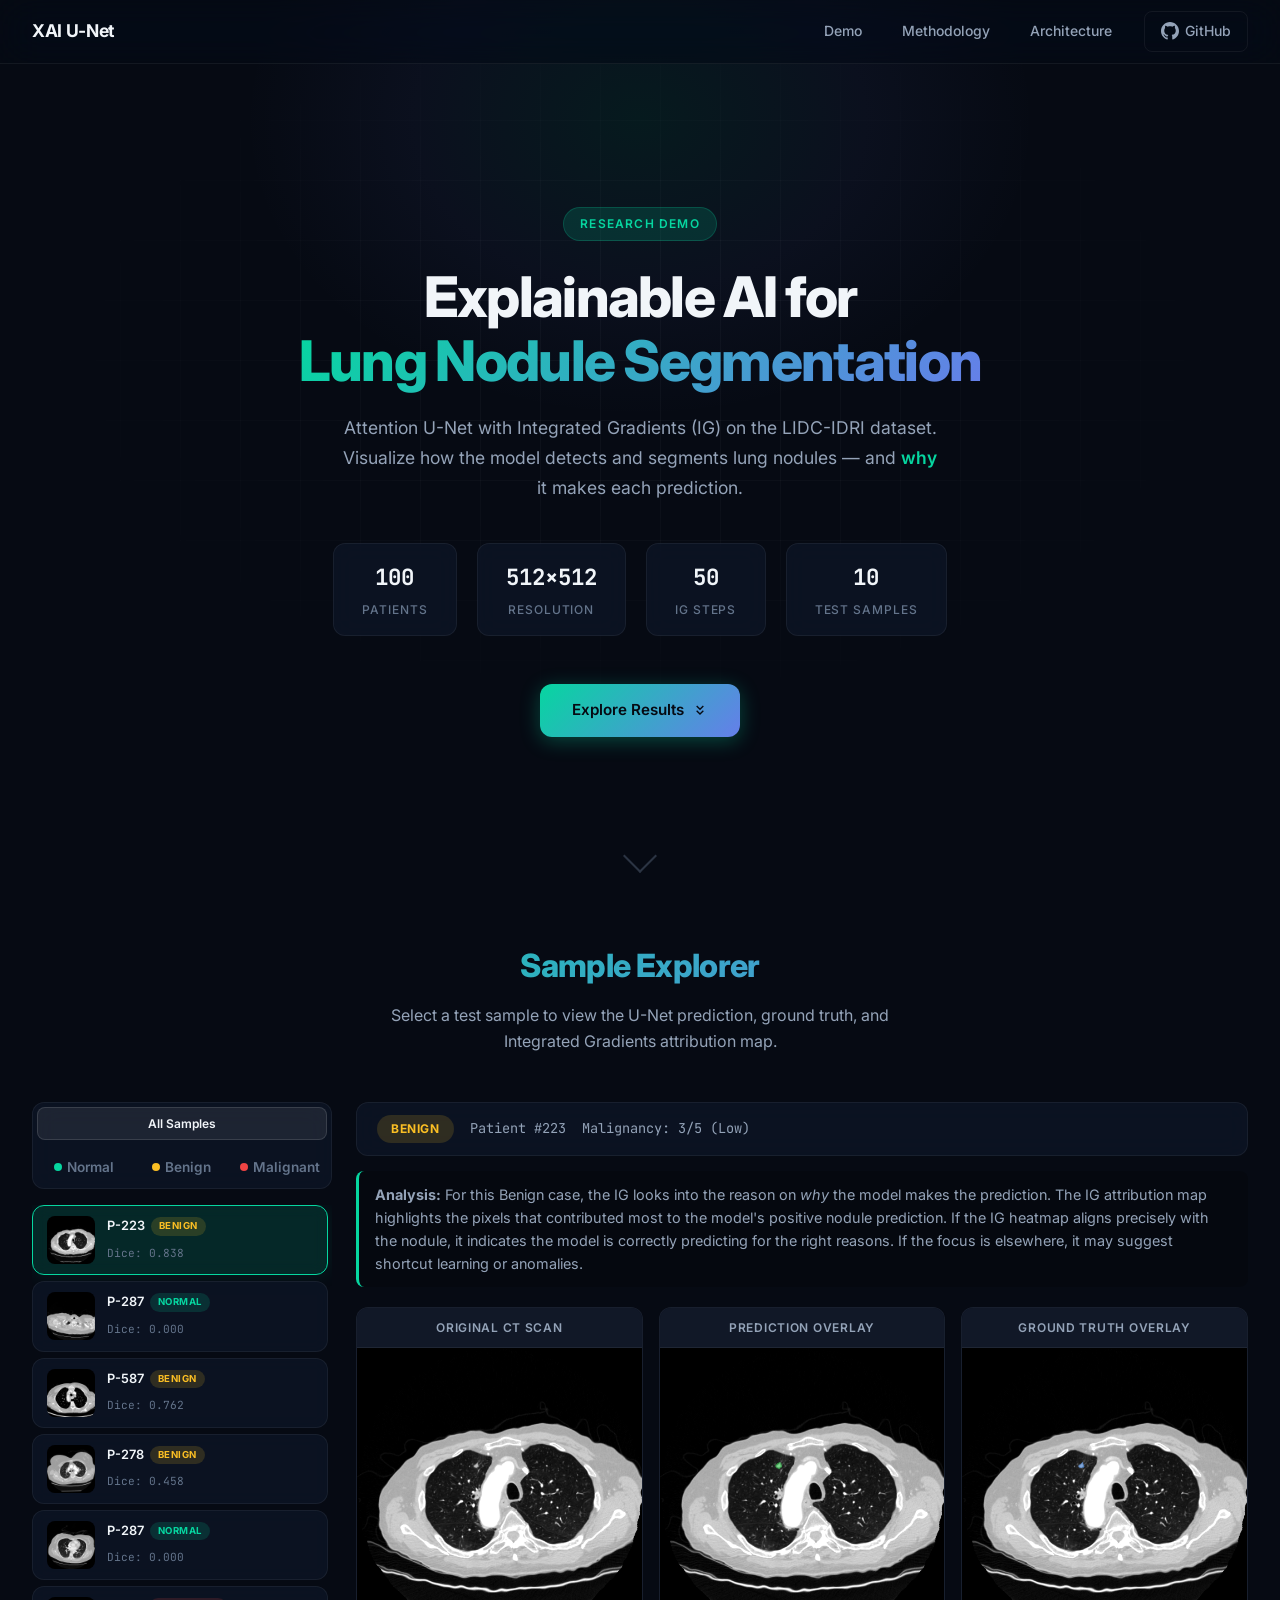
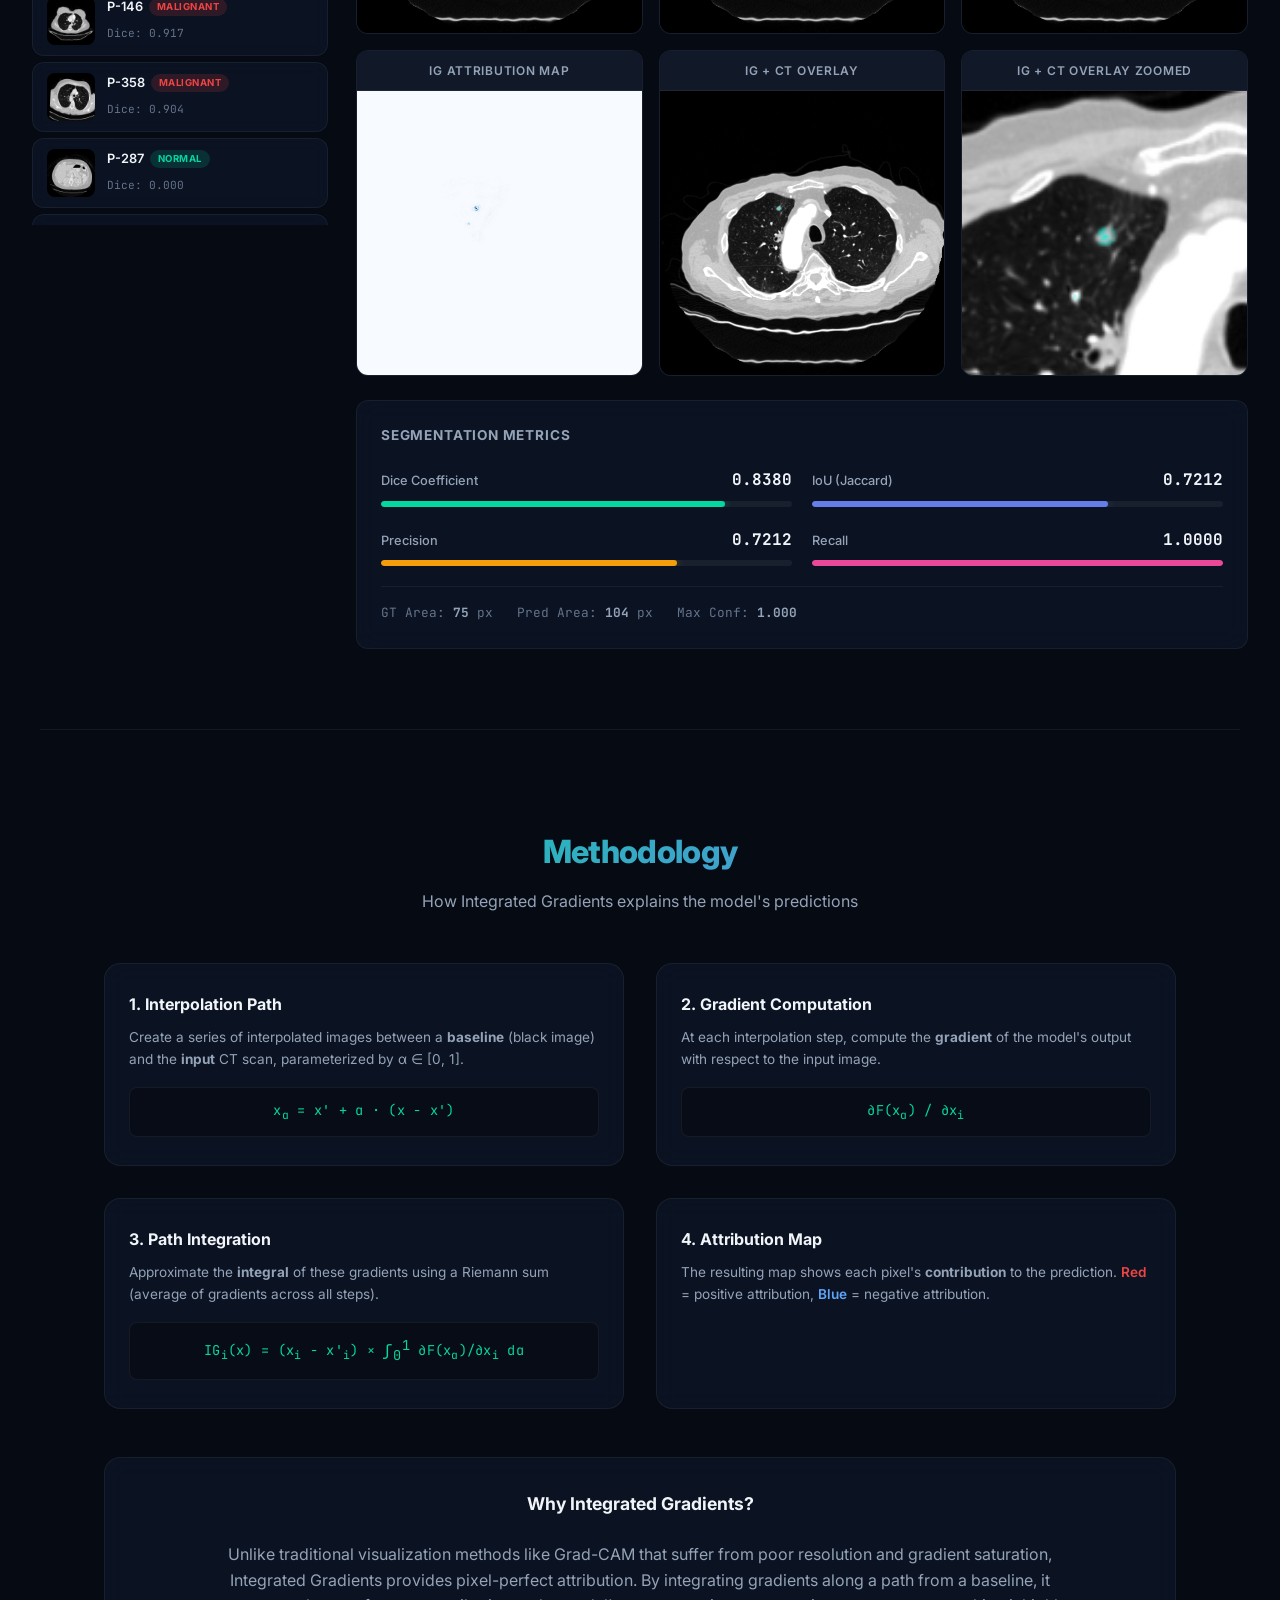
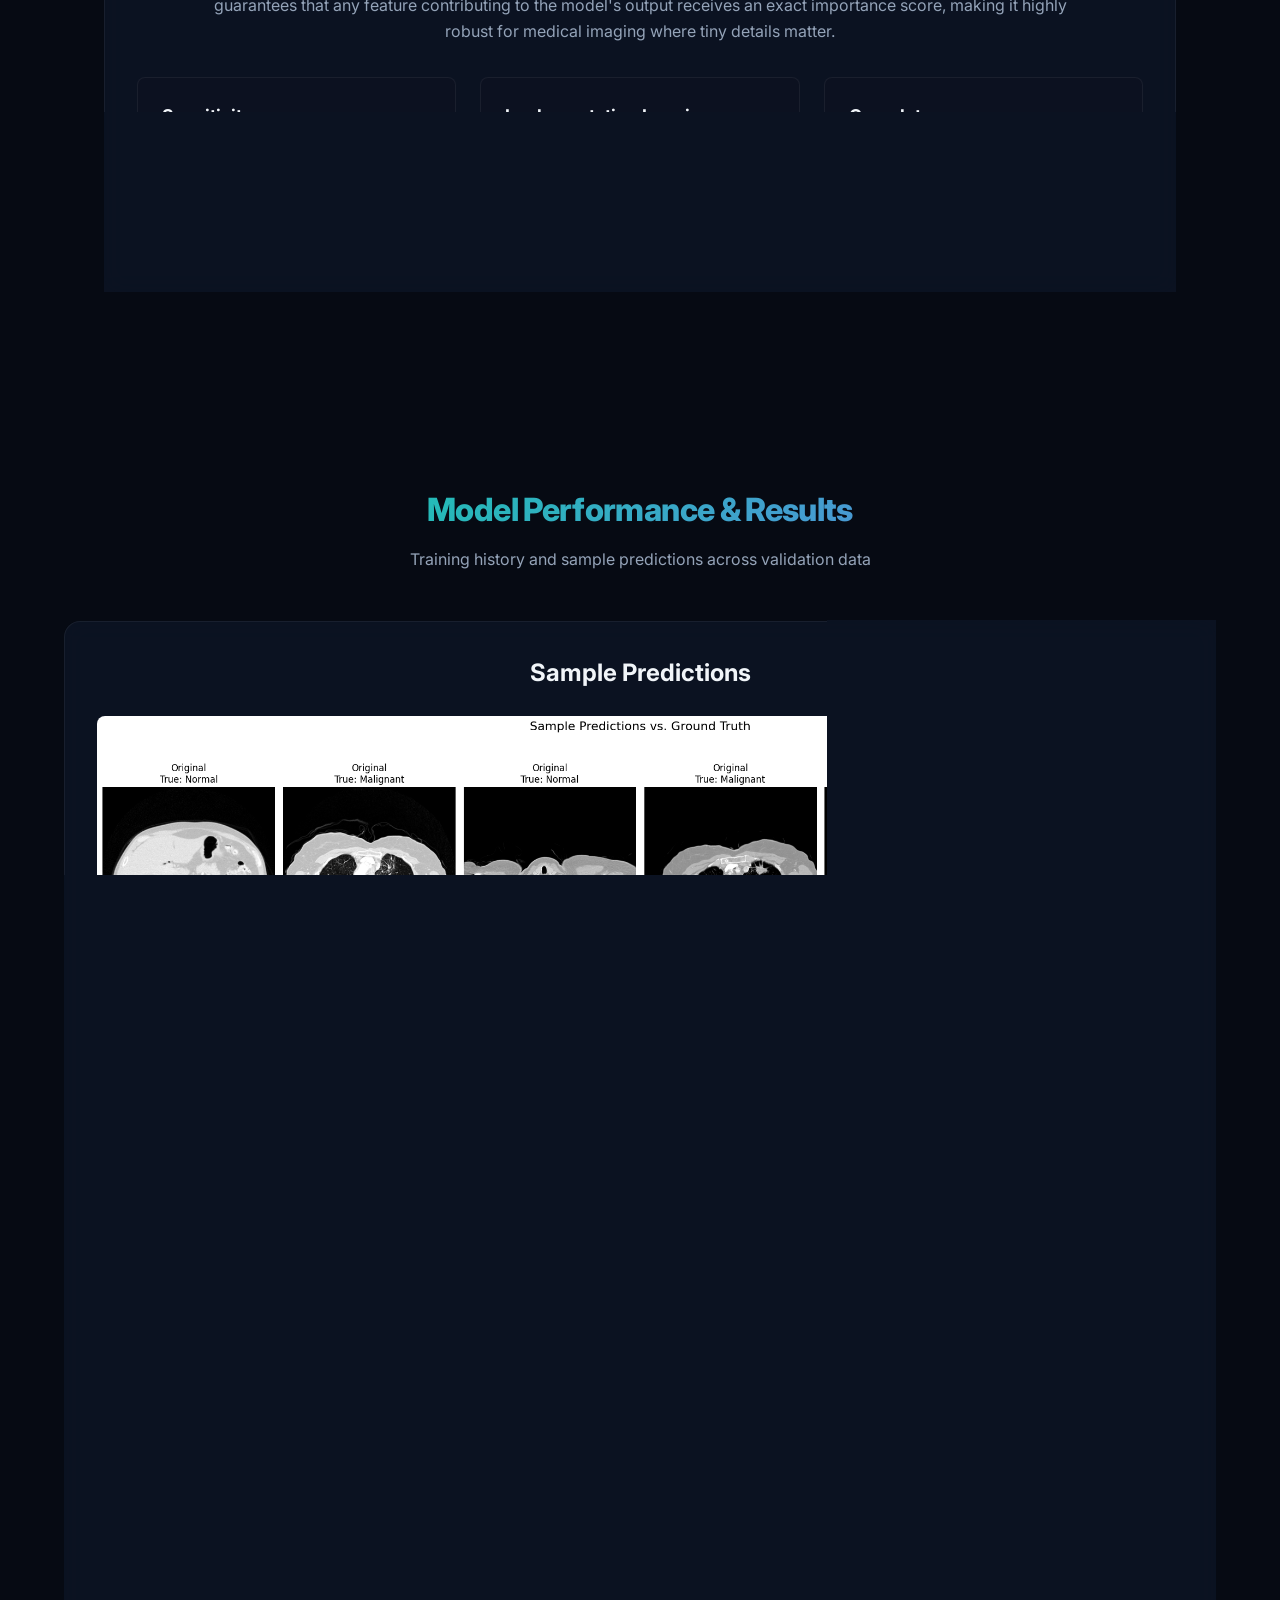
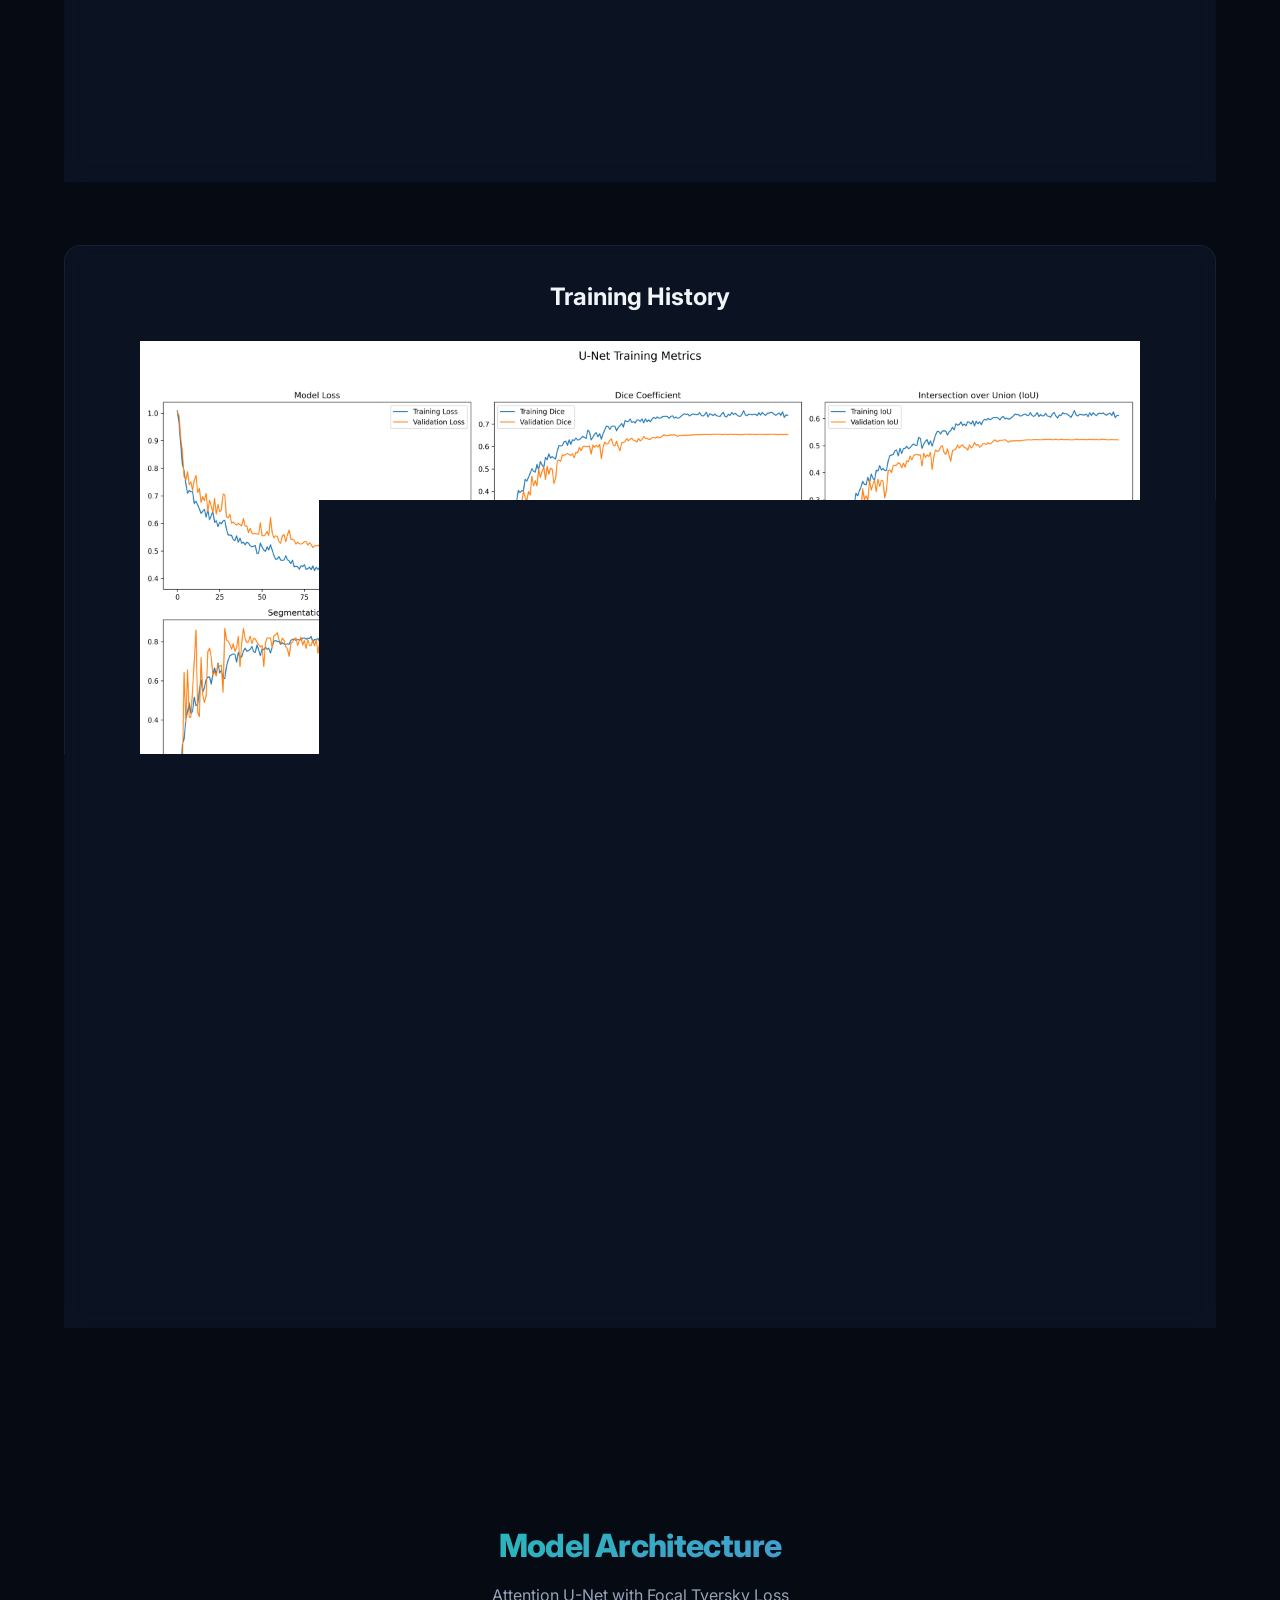
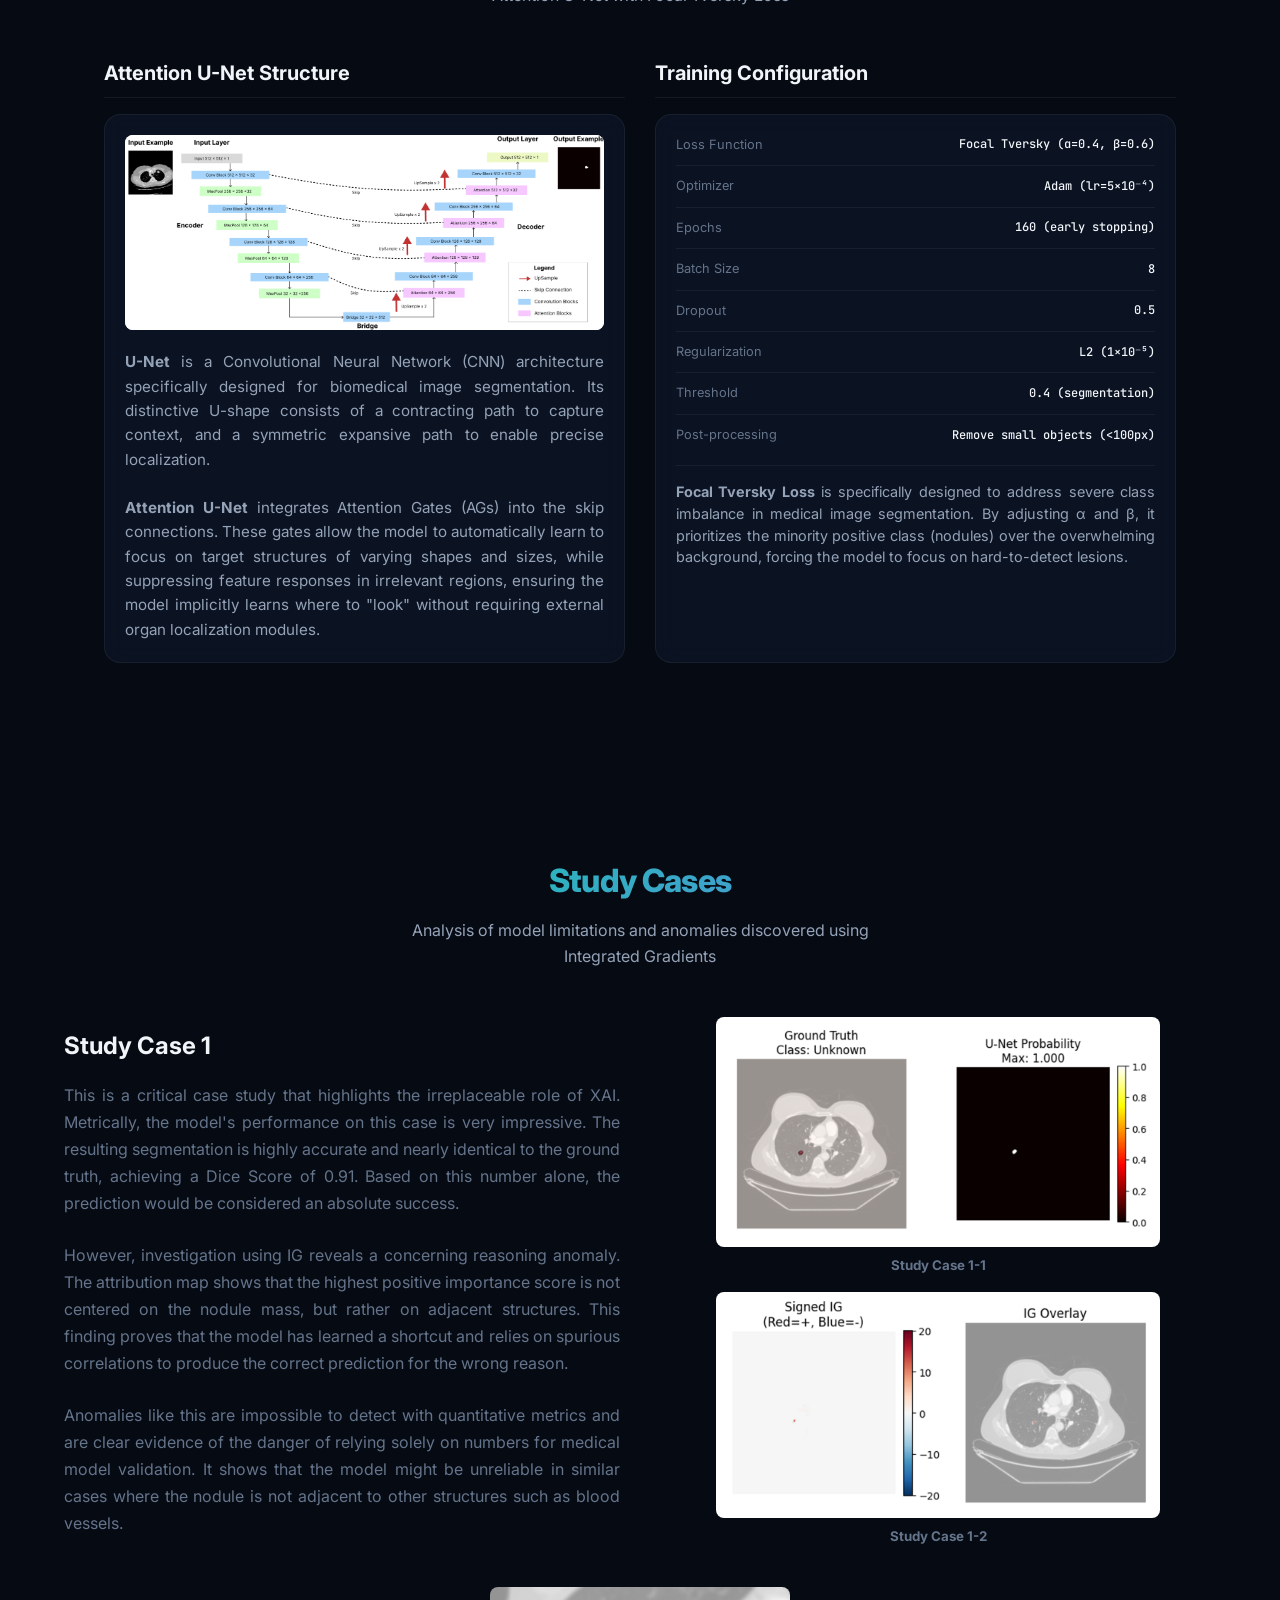
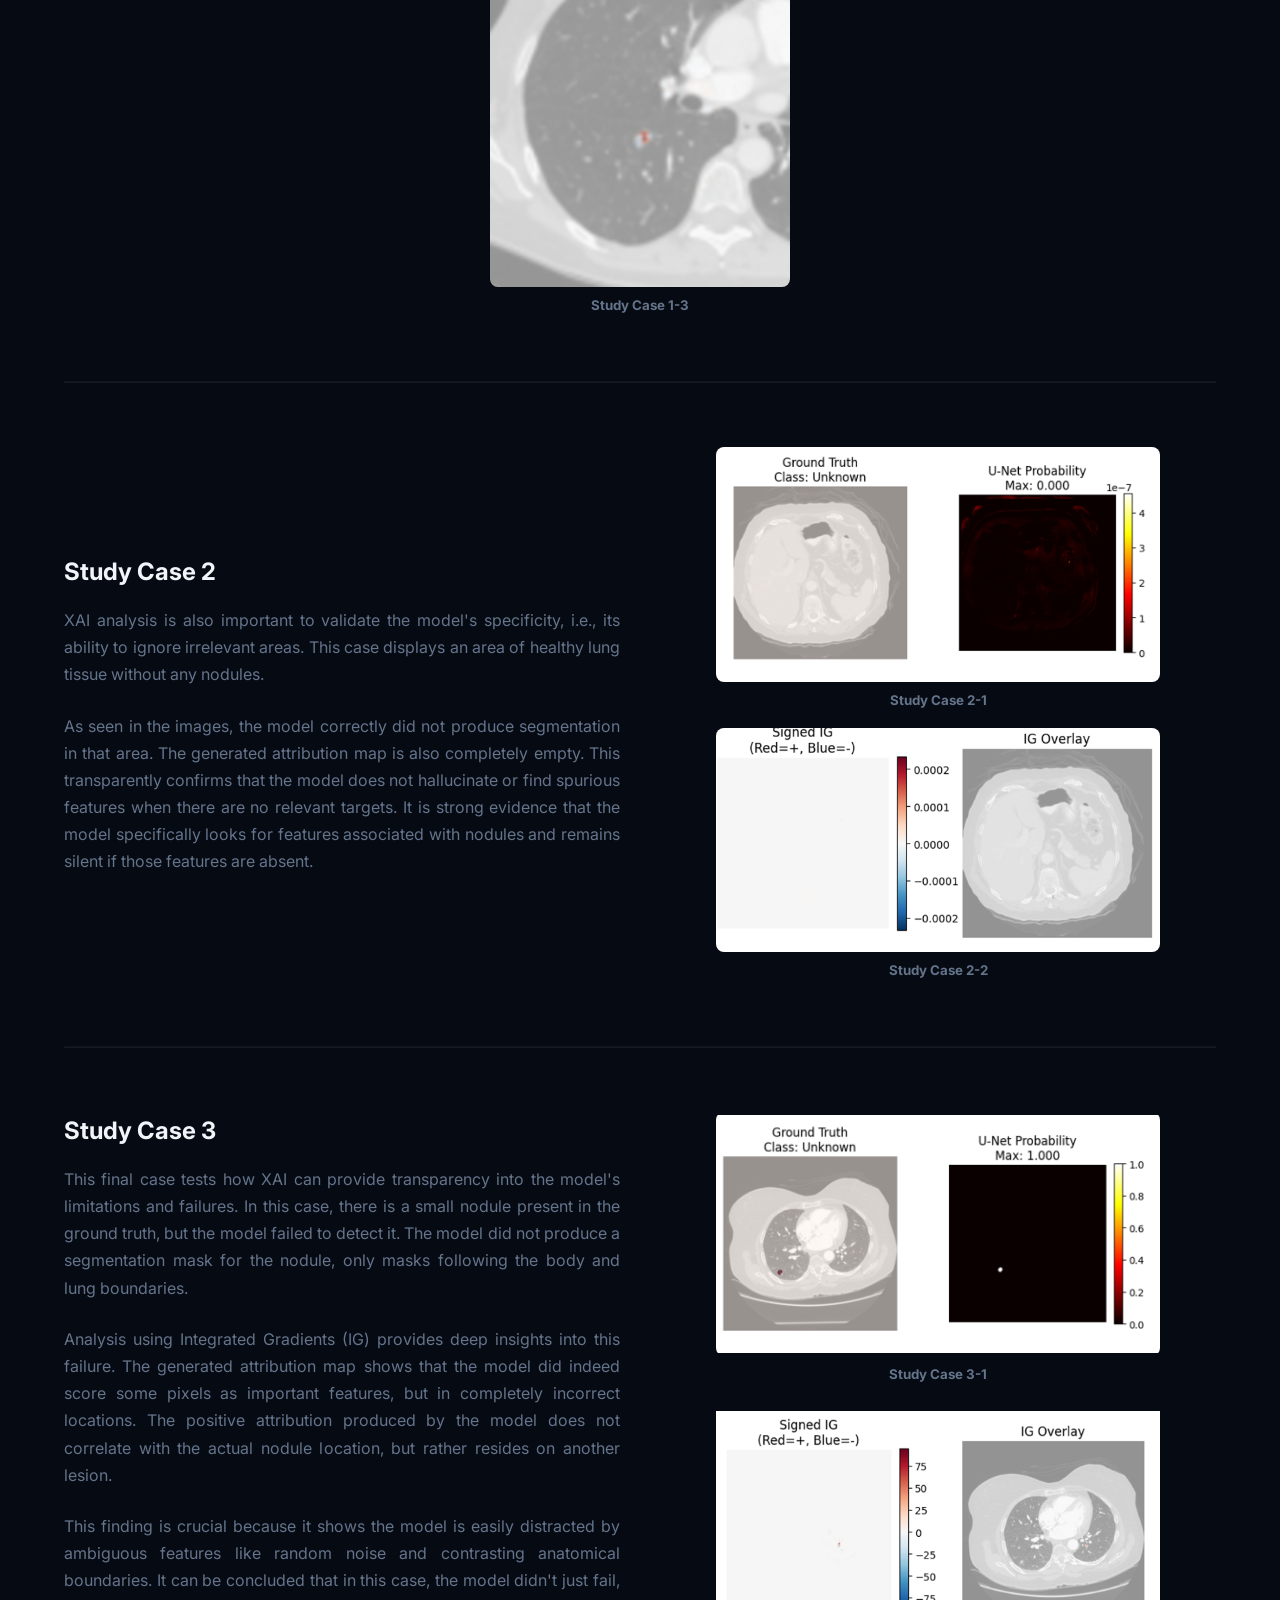
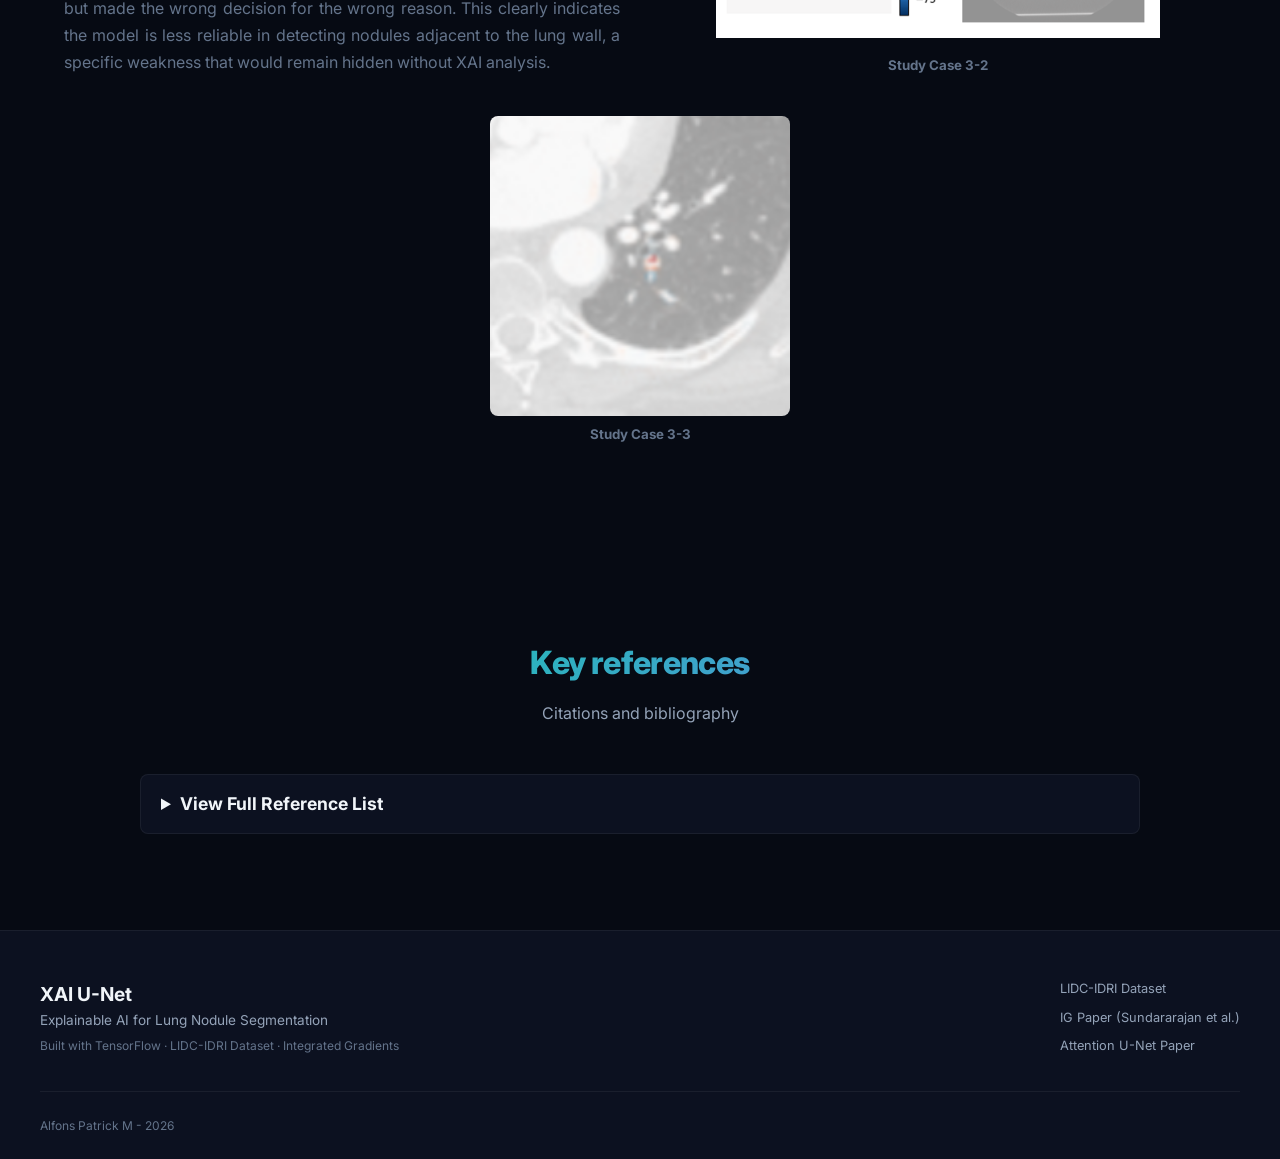
==== demo/index.html @ b4436d70 "adding demo for project and update README.md" ====
<!DOCTYPE html>
<html lang="en">
<head>
    <meta charset="UTF-8">
    <meta name="viewport" content="width=device-width, initial-scale=1.0">
    <title>XAI U-Net — Explainable Lung Nodule Segmentation</title>
    <meta name="description" content="Interactive demo of Attention U-Net with Integrated Gradients for explainable lung nodule segmentation on LIDC-IDRI CT scans.">
    <meta name="author" content="XAI U-Net Research">
    <meta name="keywords" content="XAI, U-Net, Explainable AI, Lung Nodule, Segmentation, Integrated Gradients, LIDC-IDRI, Deep Learning, Medical Imaging">

    <!-- Open Graph -->
    <meta property="og:title" content="XAI U-Net — Explainable Lung Nodule Segmentation">
    <meta property="og:description" content="Interactive demo of Attention U-Net with Integrated Gradients for lung nodule detection.">
    <meta property="og:type" content="website">

    <!-- Fonts -->
    <link rel="preconnect" href="https://fonts.googleapis.com">
    <link rel="preconnect" href="https://fonts.gstatic.com" crossorigin>
    <link href="https://fonts.googleapis.com/css2?family=Inter:wght@300;400;500;600;700;800;900&family=JetBrains+Mono:wght@400;500;600&display=swap" rel="stylesheet">

    <!-- Styles -->
    <link rel="stylesheet" href="style.css">

    <!-- Favicon -->
    <link rel="icon" href="data:image/svg+xml,<svg xmlns='http://www.w3.org/2000/svg' viewBox='0 0 100 100'><circle cx='50' cy='50' r='50' fill='%236366f1'/></svg>">
</head>
<body>

    <!-- ═══════════════════════════════════════════════════════════════════ -->
    <!-- NAVIGATION                                                         -->
    <!-- ═══════════════════════════════════════════════════════════════════ -->
    <nav id="navbar">
        <div class="nav-inner">
            <a href="#hero" class="nav-logo">
                <span class="logo-text">XAI U-Net</span>
            </a>
            <div class="nav-links">
                <a href="#explorer" class="nav-link">Demo</a>
                <a href="#methodology" class="nav-link">Methodology</a>
                <a href="#architecture" class="nav-link">Architecture</a>
                <a href="https://github.com" target="_blank" rel="noopener" class="nav-link nav-link-github">
                    <svg width="18" height="18" viewBox="0 0 24 24" fill="currentColor"><path d="M12 0c-6.626 0-12 5.373-12 12 0 5.302 3.438 9.8 8.207 11.387.599.111.793-.261.793-.577v-2.234c-3.338.726-4.033-1.416-4.033-1.416-.546-1.387-1.333-1.756-1.333-1.756-1.089-.745.083-.729.083-.729 1.205.084 1.839 1.237 1.839 1.237 1.07 1.834 2.807 1.304 3.492.997.107-.775.418-1.305.762-1.604-2.665-.305-5.467-1.334-5.467-5.931 0-1.311.469-2.381 1.236-3.221-.124-.303-.535-1.524.117-3.176 0 0 1.008-.322 3.301 1.23.957-.266 1.983-.399 3.003-.404 1.02.005 2.047.138 3.006.404 2.291-1.552 3.297-1.23 3.297-1.23.653 1.653.242 2.874.118 3.176.77.84 1.235 1.911 1.235 3.221 0 4.609-2.807 5.624-5.479 5.921.43.372.823 1.102.823 2.222v3.293c0 .319.192.694.801.576 4.765-1.589 8.199-6.086 8.199-11.386 0-6.627-5.373-12-12-12z"/></svg>
                    GitHub
                </a>
            </div>
        </div>
    </nav>

    <!-- ═══════════════════════════════════════════════════════════════════ -->
    <!-- HERO SECTION                                                       -->
    <!-- ═══════════════════════════════════════════════════════════════════ -->
    <section id="hero">
        <div class="hero-bg-grid"></div>
        <div class="hero-glow"></div>
        <div class="hero-content">
            <div class="hero-badge">Research Demo</div>
            <h1 class="hero-title">
                <span class="hero-title-line">Explainable AI for</span>
                <span class="hero-title-line gradient-text">Lung Nodule Segmentation</span>
            </h1>
            <p class="hero-subtitle">
                Attention U-Net with Integrated Gradients (IG) on the LIDC-IDRI dataset.
                Visualize how the model detects and segments lung nodules — and <em>why</em> it makes each prediction.
            </p>
            <div class="hero-stats" id="heroStats">
                <div class="stat-card">
                    <span class="stat-value" data-target="100">—</span>
                    <span class="stat-label">Patients</span>
                </div>
                <div class="stat-card">
                    <span class="stat-value">512×512</span>
                    <span class="stat-label">Resolution</span>
                </div>
                <div class="stat-card">
                    <span class="stat-value" data-target="50">—</span>
                    <span class="stat-label">IG Steps</span>
                </div>
                <div class="stat-card">
                    <span class="stat-value" id="statSamples">—</span>
                    <span class="stat-label">Test Samples</span>
                </div>
            </div>
            <a href="#explorer" class="hero-cta">
                Explore Results
                <svg width="16" height="16" viewBox="0 0 24 24" fill="none" stroke="currentColor" stroke-width="2"><path d="M7 13l5 5 5-5M7 6l5 5 5-5"/></svg>
            </a>
        </div>
        <div class="scroll-indicator">
            <div class="scroll-arrow"></div>
        </div>
    </section>

    <!-- ═══════════════════════════════════════════════════════════════════ -->
    <!-- SAMPLE EXPLORER                                                    -->
    <!-- ═══════════════════════════════════════════════════════════════════ -->
    <section id="explorer">
        <div class="section-header">
            <h2 class="section-title">Sample Explorer</h2>
            <p class="section-desc">Select a test sample to view the U-Net prediction, ground truth, and Integrated Gradients attribution map.</p>
        </div>

        <div class="explorer-layout">
            <!-- Sidebar: Sample List -->
            <aside class="explorer-sidebar">
                <div class="filter-tabs" id="filterTabs" style="display: flex; flex-direction: column; gap: 10px;">
                    <button class="filter-btn active" data-filter="all" style="width: 100%;">All Samples</button>
                    <div style="display: flex; gap: 5px; width: 100%;">
                        <button class="filter-btn" data-filter="Normal" style="flex: 1; padding: 8px 4px; font-size: 0.85rem;">
                            <span class="class-dot dot-normal"></span>Normal
                        </button>
                        <button class="filter-btn" data-filter="Benign" style="flex: 1; padding: 8px 4px; font-size: 0.85rem;">
                            <span class="class-dot dot-benign"></span>Benign
                        </button>
                        <button class="filter-btn" data-filter="Malignant" style="flex: 1; padding: 8px 4px; font-size: 0.85rem;">
                            <span class="class-dot dot-malignant"></span>Malignant
                        </button>
                    </div>
                </div>
                <div class="sample-list" id="sampleList">
                    <!-- Populated by JavaScript -->
                    <div class="loading-placeholder">
                        <div class="spinner"></div>
                        <span>Loading samples...</span>
                    </div>
                </div>
            </aside>

            <!-- Main: Analysis Viewer -->
            <main class="analysis-viewer" id="analysisViewer">
                <!-- Empty state -->
                <div class="empty-state" id="emptyState">
                    <h3>Select a Sample</h3>
                    <p>Choose a test sample from the sidebar to view its analysis.</p>
                </div>

                <!-- Analysis content (hidden until a sample is selected) -->
                <div class="analysis-content" id="analysisContent" style="display: none;">
                    <!-- Sample info header -->
                    <div class="analysis-header" id="analysisHeader">
                        <div class="sample-info-bar">
                            <span class="sample-badge" id="classBadge">Normal</span>
                            <span class="sample-detail" id="patientInfo">Patient #—</span>
                            <span class="sample-detail" id="malignancyInfo">Malignancy: —</span>
                        </div>
                        <div id="explanationBox" style="margin-top: 15px; padding: 12px 16px; background: rgba(0,0,0,0.2); border-radius: 8px; border-left: 3px solid var(--accent); color: var(--text-secondary); font-size: 0.9rem; line-height: 1.6;">
                            <!-- Explanation text will be injected here -->
                        </div>
                    </div>

                    <!-- Visualization Grid -->
                    <div class="viz-grid">
                        <div class="viz-panel" id="panelCT">
                            <div class="viz-label">Original CT Scan</div>
                            <div class="viz-image-wrap">
                                <img id="imgCT" src="" alt="CT Scan" loading="lazy">
                            </div>
                        </div>
                        <div class="viz-panel" id="panelPredOverlay">
                            <div class="viz-label">Prediction Overlay</div>
                            <div class="viz-image-wrap">
                                <img id="imgPredOverlay" src="" alt="Prediction Overlay" loading="lazy">
                            </div>
                        </div>
                        <div class="viz-panel" id="panelGT">
                            <div class="viz-label">Ground Truth Overlay</div>
                            <div class="viz-image-wrap">
                                <img id="imgGT" src="" alt="Ground Truth" loading="lazy">
                            </div>
                        </div>
                        <div class="viz-panel" id="panelIG">
                            <div class="viz-label">IG Attribution Map</div>
                            <div class="viz-image-wrap">
                                <img id="imgIG" src="" alt="Integrated Gradients" loading="lazy">
                            </div>
                        </div>
                        <div class="viz-panel" id="panelIGOverlay">
                            <div class="viz-label">IG + CT Overlay</div>
                            <div class="viz-image-wrap">
                                <img id="imgIGOverlay" src="" alt="IG Overlay" loading="lazy">
                            </div>
                        </div>
                        <div class="viz-panel" id="panelIGOverlayZoomed">
                            <div class="viz-label">IG + CT Overlay Zoomed</div>
                            <div class="viz-image-wrap">
                                <img id="imgIGOverlayZoomed" src="" alt="IG Overlay Zoomed" loading="lazy">
                            </div>
                        </div>
                    </div>

                    <!-- Metrics Panel -->
                    <div class="metrics-panel">
                        <h3 class="metrics-title">Segmentation Metrics</h3>
                        <div class="metrics-grid">
                            <div class="metric-item">
                                <div class="metric-header">
                                    <span class="metric-name">Dice Coefficient</span>
                                    <span class="metric-value" id="metricDice">—</span>
                                </div>
                                <div class="metric-bar-track">
                                    <div class="metric-bar metric-bar-dice" id="barDice" style="width: 0%"></div>
                                </div>
                            </div>
                            <div class="metric-item">
                                <div class="metric-header">
                                    <span class="metric-name">IoU (Jaccard)</span>
                                    <span class="metric-value" id="metricIoU">—</span>
                                </div>
                                <div class="metric-bar-track">
                                    <div class="metric-bar metric-bar-iou" id="barIoU" style="width: 0%"></div>
                                </div>
                            </div>
                            <div class="metric-item">
                                <div class="metric-header">
                                    <span class="metric-name">Precision</span>
                                    <span class="metric-value" id="metricPrecision">—</span>
                                </div>
                                <div class="metric-bar-track">
                                    <div class="metric-bar metric-bar-precision" id="barPrecision" style="width: 0%"></div>
                                </div>
                            </div>
                            <div class="metric-item">
                                <div class="metric-header">
                                    <span class="metric-name">Recall</span>
                                    <span class="metric-value" id="metricRecall">—</span>
                                </div>
                                <div class="metric-bar-track">
                                    <div class="metric-bar metric-bar-recall" id="barRecall" style="width: 0%"></div>
                                </div>
                            </div>
                        </div>
                        <div class="metrics-extra" id="metricsExtra">
                            <span>GT Area: <strong id="metricGTArea">—</strong> px</span>
                            <span>Pred Area: <strong id="metricPredArea">—</strong> px</span>
                            <span>Max Conf: <strong id="metricMaxConf">—</strong></span>
                        </div>
                    </div>
                </div>
            </main>
        </div>
    </section>

    <!-- ═══════════════════════════════════════════════════════════════════ -->
    <!-- METHODOLOGY                                                        -->
    <!-- ═══════════════════════════════════════════════════════════════════ -->
    <section id="methodology" style="padding: 6rem 5%; background-color: var(--bg-main);">
        <div class="section-header">
            <h2 class="section-title">Methodology</h2>
            <p class="section-desc">How Integrated Gradients explains the model's predictions</p>
        </div>

        <div class="methodology-grid" style="grid-template-columns: 1fr 1fr; gap: 2rem;">
            <div class="method-card">
                <h3>1. Interpolation Path</h3>
                <p>Create a series of interpolated images between a <strong>baseline</strong> (black image) and the <strong>input</strong> CT scan, parameterized by α ∈ [0, 1].</p>
                <div class="formula-block">
                    x<sub>α</sub> = x' + α · (x − x')
                </div>
            </div>
            <div class="method-card">
                <h3>2. Gradient Computation</h3>
                <p>At each interpolation step, compute the <strong>gradient</strong> of the model's output with respect to the input image.</p>
                <div class="formula-block">
                    ∂F(x<sub>α</sub>) / ∂x<sub>i</sub>
                </div>
            </div>
            <div class="method-card">
                <h3>3. Path Integration</h3>
                <p>Approximate the <strong>integral</strong> of these gradients using a Riemann sum (average of gradients across all steps).</p>
                <div class="formula-block">
                    IG<sub>i</sub>(x) = (x<sub>i</sub> − x'<sub>i</sub>) × <span class="integral">∫<sub>0</sub><sup>1</sup></span> ∂F(x<sub>α</sub>)/∂x<sub>i</sub> dα
                </div>
            </div>
            <div class="method-card">
                <h3>4. Attribution Map</h3>
                <p>The resulting map shows each pixel's <strong>contribution</strong> to the prediction. <span class="text-red">Red</span> = positive attribution, <span class="text-blue">Blue</span> = negative attribution.</p>
            </div>
        </div>

        <div class="method-highlight" style="margin-top: 3rem;">
            <h3 style="margin-bottom: 1.5rem; text-align: center;">Why Integrated Gradients?</h3>
            <p style="color: var(--text-secondary); line-height: 1.6; text-align: center; max-width: 900px; margin: 0 auto 2rem auto;">
                Unlike traditional visualization methods like Grad-CAM that suffer from poor resolution and gradient saturation, Integrated Gradients provides pixel-perfect attribution. By integrating gradients along a path from a baseline, it guarantees that any feature contributing to the model's output receives an exact importance score, making it highly robust for medical imaging where tiny details matter.
            </p>
            <div class="highlight-items" style="display: grid; grid-template-columns: repeat(3, 1fr); gap: 1.5rem;">
                <div class="highlight-item" style="background: var(--bg-secondary); padding: 1.5rem; border-radius: 8px; border: 1px solid var(--border);">
                    <strong style="color: var(--text-main); font-size: 1.1rem; display: block; margin-bottom: 0.5rem;">Sensitivity</strong>
                    <span style="color: var(--text-muted); font-size: 0.9rem;">If a feature changes the prediction, it gets non-zero attribution. This ensures no crucial finding is ignored by the explainer.</span>
                </div>
                <div class="highlight-item" style="background: var(--bg-secondary); padding: 1.5rem; border-radius: 8px; border: 1px solid var(--border);">
                    <strong style="color: var(--text-main); font-size: 1.1rem; display: block; margin-bottom: 0.5rem;">Implementation Invariance</strong>
                    <span style="color: var(--text-muted); font-size: 0.9rem;">Two functionally equivalent models always give identical attributions, providing a highly reliable and consistent explanation.</span>
                </div>
                <div class="highlight-item" style="background: var(--bg-secondary); padding: 1.5rem; border-radius: 8px; border: 1px solid var(--border);">
                    <strong style="color: var(--text-main); font-size: 1.1rem; display: block; margin-bottom: 0.5rem;">Completeness</strong>
                    <span style="color: var(--text-muted); font-size: 0.9rem;">Attributions sum perfectly to the difference between the input and baseline predictions, ensuring mathematical accountability.</span>
                </div>
            </div>
        </div>
    </section>

    <!-- ═══════════════════════════════════════════════════════════════════ -->
    <!-- MODEL PERFORMANCE                                                  -->
    <!-- ═══════════════════════════════════════════════════════════════════ -->
    <section id="performance" style="padding: 6rem 5%; background-color: var(--bg-alt);">
        <div class="section-header">
            <h2 class="section-title">Model Performance & Results</h2>
            <p class="section-desc">Training history and sample predictions across validation data</p>
        </div>
        
        <div class="methodology-grid" style="grid-template-columns: 1fr; gap: 4rem; max-width: 1200px; margin: 0 auto;">
            
            <!-- Sample Predictions Row -->
            <div class="method-card" style="padding: 2rem; display: flex; flex-direction: column;">
                <h3 style="margin-bottom: 1.5rem; text-align: center; font-size: 1.5rem;">Sample Predictions</h3>
                <div style="flex: 1; display: flex; align-items: center; justify-content: center; margin-bottom: 2rem;">
                    <img src="assets/sample_predictions_full.png" alt="Sample Predictions" style="width: 100%; max-height: 800px; object-fit: contain; border-radius: 8px;">
                </div>
                <div style="color: var(--text-secondary); line-height: 1.7; text-align: justify; font-size: 0.95rem;">
                    <p style="margin-bottom: 1rem;">This sample presents predictions across all three categories — Normal, Malignant, and Benign — giving a reasonably complete picture of the model's behavior.</p>
                    <p style="margin-bottom: 1rem;"><strong>Normal cases</strong> (columns 1, 3, 6) are handled well by the model. The original CT slices in these cases show varying anatomical levels, with some appearing more abdominal in nature rather than classic lung window views. All three ground truth masks are empty, correctly reflecting the absence of any nodule. The model's predicted masks are also completely black across all Normal cases, indicating the model produces no false positives in this category. This suggests good specificity and that the model is not prone to hallucinating nodules where none exist.</p>
                    <p style="margin-bottom: 1rem;"><strong>Malignant cases</strong> (columns 2 and 4) demonstrate the model's strongest performance. In column 4, a large and irregularly shaped malignant nodule is clearly annotated in the ground truth, and the predicted mask reproduces its shape, size, and location with high accuracy. Column 2 presents a smaller malignant nodule, which the model still successfully detects, though the predicted region appears marginally smaller than the ground truth annotation. Overall, the model shows reliable sensitivity and spatial accuracy for malignant nodule segmentation.</p>
                    <p style="margin-bottom: 1rem;"><strong>Benign cases</strong> (column 5) reveal a clear weakness. The ground truth mask shows two very small, faint nodule specks — characteristic of benign lesions which tend to be smaller and lower in contrast. The predicted mask shows only partial detection at best, with faint dots that may or may not correspond precisely to the ground truth locations. This suggests the model struggles with benign nodules, likely due to their subtle appearance and potentially insufficient representation during training.</p>
                    <p>Overall, the model performs well on Normal and Malignant categories but shows inconsistency on Benign cases. Improving benign detection should be the primary focus going forward, as missing small benign nodules carries real clinical risk.</p>
                </div>
            </div>

            <!-- Training History Row -->
            <div class="method-card" style="padding: 2rem; display: flex; flex-direction: column;">
                <h3 style="margin-bottom: 1.5rem; text-align: center; font-size: 1.5rem;">Training History</h3>
                <div style="flex: 1; display: flex; align-items: center; justify-content: center; margin-bottom: 2rem;">
                    <img src="assets/unet_training_history.png" alt="Training History" style="width: 100%; max-height: 500px; object-fit: contain; border-radius: 8px;">
                </div>
                <div style="color: var(--text-secondary); line-height: 1.7; text-align: justify; font-size: 0.95rem;">
                    <p style="margin-bottom: 1rem;">The training history spans approximately <strong>160 epochs</strong> with the following observations across key metrics.</p>
                    <p style="margin-bottom: 1rem;"><strong>Training Dice Coefficient & Loss</strong> show a steep and healthy improvement in the early phase. The dice coefficient jumped from near zero (~0.004) at epoch 1 to around 0.60 by epoch 30, with the dice loss dropping correspondingly from ~0.996 to ~0.40. This indicates the model learned the core segmentation task quickly in the first phase. Beyond epoch 30, progress continued but at a slower pace, eventually plateauing in the 0.73–0.76 range with noticeable oscillation in later epochs, suggesting the model had largely converged but was still fluctuating rather than cleanly settling.</p>
                    <p style="margin-bottom: 1rem;"><strong>IoU</strong> followed the same trend — starting near zero and climbing to roughly 0.57–0.60 in later epochs — consistent with the dice score behavior, confirming that spatial overlap quality improved steadily before leveling off.</p>
                    <p style="margin-bottom: 1rem;"><strong>Validation Recall</strong> shows an interesting anomaly: it opened at 0.78 in epoch 1, then sharply crashed to 0.065 in epoch 2 before gradually recovering. This initial spike is likely a coincidental result from random weight initialization rather than true learning. After recovering, recall climbed steadily and plateaued around <strong>0.67–0.68</strong> in the final epochs, meaning the model correctly detects roughly two-thirds of true positive nodule regions.</p>
                    <p style="margin-bottom: 1rem;"><strong>Learning Rate Schedule</strong> reveals an aggressive halving strategy — starting at 5×10⁻⁴ and repeatedly halving down to a floor of 1×10⁻⁷ by the final epochs. While this helped stabilize training, the learning rate became effectively negligible in the last 20–30 epochs, meaning the model stopped meaningfully learning. This aggressive decay likely locked the model into a local optimum before it could fully resolve the benign class detection weakness.</p>
                    <p>Overall, training was <strong>stable and progressed well</strong>, but the combination of an overly aggressive learning rate decay and class imbalance appears to have caused the model to converge prematurely to a malignant-biased solution.</p>
                </div>
            </div>

        </div>
    </section>

    <!-- ═══════════════════════════════════════════════════════════════════ -->
    <!-- ARCHITECTURE                                                       -->
    <!-- ═══════════════════════════════════════════════════════════════════ -->
    <section id="architecture" style="padding: 6rem 5%; background-color: var(--bg-main);">
        <div class="section-header">
            <h2 class="section-title">Model Architecture</h2>
            <p class="section-desc">Attention U-Net with Focal Tversky Loss</p>
        </div>

        <div style="display: grid; grid-template-columns: 1fr 1fr; gap: 30px; align-items: stretch; max-width: 1200px; margin: 0 auto;">
            
            <!-- Architecture Panel -->
            <div style="display: flex; flex-direction: column;">
                <h3 style="font-size: 1.25rem; color: var(--text-main); margin-bottom: 1rem; border-bottom: 1px solid var(--border); padding-bottom: 0.5rem;">Attention U-Net Structure</h3>
                <div class="detail-card" style="flex: 1; margin: 0; padding: 20px; display: flex; flex-direction: column; justify-content: space-between;">
                    <img src="assets/unet.png" alt="Attention U-Net Architecture" style="width: 100%; object-fit: contain; border-radius: 8px; margin-bottom: 20px; background: white; max-height: 250px;">
                    <p style="color: var(--text-secondary); font-size: 0.95rem; line-height: 1.6; text-align: justify; margin: 0;">
                        <strong>U-Net</strong> is a Convolutional Neural Network (CNN) architecture specifically designed for biomedical image segmentation. Its distinctive U-shape consists of a contracting path to capture context, and a symmetric expansive path to enable precise localization.<br><br>
                        <strong>Attention U-Net</strong> integrates Attention Gates (AGs) into the skip connections. These gates allow the model to automatically learn to focus on target structures of varying shapes and sizes, while suppressing feature responses in irrelevant regions, ensuring the model implicitly learns where to "look" without requiring external organ localization modules.
                    </p>
                </div>
            </div>

            <!-- Config Panel -->
            <div style="display: flex; flex-direction: column;">
                <h3 style="font-size: 1.25rem; color: var(--text-main); margin-bottom: 1rem; border-bottom: 1px solid var(--border); padding-bottom: 0.5rem;">Training Configuration</h3>
                <div class="detail-card" style="flex: 1; margin: 0; padding: 20px;">
                    <ul class="detail-list" style="grid-template-columns: 1fr;">
                        <li><span>Loss Function</span><strong>Focal Tversky (α=0.4, β=0.6)</strong></li>
                        <li><span>Optimizer</span><strong>Adam (lr=5×10⁻⁴)</strong></li>
                        <li><span>Epochs</span><strong>160 (early stopping)</strong></li>
                        <li><span>Batch Size</span><strong>8</strong></li>
                        <li><span>Dropout</span><strong>0.5</strong></li>
                        <li><span>Regularization</span><strong>L2 (1×10⁻⁵)</strong></li>
                        <li><span>Threshold</span><strong>0.4 (segmentation)</strong></li>
                        <li><span>Post-processing</span><strong>Remove small objects (&lt;100px)</strong></li>
                    </ul>
                    <div style="margin-top: 20px; padding-top: 15px; border-top: 1px solid var(--border); color: var(--text-secondary); font-size: 0.9rem; line-height: 1.5; text-align: justify;">
                        <strong>Focal Tversky Loss</strong> is specifically designed to address severe class imbalance in medical image segmentation. By adjusting α and β, it prioritizes the minority positive class (nodules) over the overwhelming background, forcing the model to focus on hard-to-detect lesions.
                    </div>
                </div>
            </div>
        </div>
    </section>

    <!-- ═══════════════════════════════════════════════════════════════════ -->
    <!-- ISSUES FOUND (STUDY CASES)                                         -->
    <!-- ═══════════════════════════════════════════════════════════════════ -->
    <section id="issues" style="padding: 6rem 5%; background-color: var(--bg-alt);">
        <div class="section-header">
            <h2 class="section-title">Study Cases</h2>
            <p class="section-desc">Analysis of model limitations and anomalies discovered using Integrated Gradients</p>
        </div>
        
        <!-- Case 1 -->
        <div class="issue-block" style="max-width: 1200px; margin: 0 auto 4rem auto; display: flex; flex-direction: column; gap: 20px;">
            <div style="display: grid; grid-template-columns: 1fr 1fr; gap: 40px; align-items: stretch;">
                <div style="display: flex; flex-direction: column; justify-content: center;">
                    <h3 style="font-size: 1.5rem; color: var(--text-main); margin-bottom: 1rem;">Study Case 1</h3>
                    <p style="color: var(--text-muted); line-height: 1.7; margin-bottom: 1.5rem; text-align: justify;">This is a critical case study that highlights the irreplaceable role of XAI. Metrically, the model's performance on this case is very impressive. The resulting segmentation is highly accurate and nearly identical to the ground truth, achieving a Dice Score of 0.91. Based on this number alone, the prediction would be considered an absolute success.</p>
                    <p style="color: var(--text-muted); line-height: 1.7; margin-bottom: 1.5rem; text-align: justify;">However, investigation using IG reveals a concerning reasoning anomaly. The attribution map shows that the highest positive importance score is not centered on the nodule mass, but rather on adjacent structures. This finding proves that the model has learned a shortcut and relies on spurious correlations to produce the correct prediction for the wrong reason.</p>
                    <p style="color: var(--text-muted); line-height: 1.7; margin-bottom: 0; text-align: justify;">Anomalies like this are impossible to detect with quantitative metrics and are clear evidence of the danger of relying solely on numbers for medical model validation. It shows that the model might be unreliable in similar cases where the nodule is not adjacent to other structures such as blood vessels.</p>
                </div>
                <div style="display: flex; flex-direction: column; justify-content: center; gap: 1rem; height: 100%;">
                    <div style="flex: 1; text-align: center; display: flex; flex-direction: column;"><img src="assets/issues/4-3-2/255-1.png" style="width:80%; margin: 0 auto; display: block; height: 100%; object-fit: contain; border-radius: 8px;"><small style="color:var(--text-muted); margin-top: 0.5rem; display:block; font-weight: bold;">Study Case 1-1</small></div>
                    <div style="flex: 1; text-align: center; display: flex; flex-direction: column;"><img src="assets/issues/4-3-2/255-2.png" style="width:80%; margin: 0 auto; display: block; height: 100%; object-fit: contain; border-radius: 8px;"><small style="color:var(--text-muted); margin-top: 0.5rem; display:block; font-weight: bold;">Study Case 1-2</small></div>
                </div>
            </div>
            <div style="text-align: center; margin-top: 20px;">
                <img src="assets/issues/4-3-2/255-2 - zoomed.png" style="width: 300px; height: 300px; margin: 0 auto; border-radius: 8px; display: block;">
                <small style="color:var(--text-muted); margin-top: 0.5rem; display:block; font-weight: bold;">Study Case 1-3</small>
            </div>
        </div>

        <hr style="border-color: var(--border); margin: 4rem auto; max-width: 1200px;">

        <!-- Case 2 -->
        <div class="issue-block" style="max-width: 1200px; margin: 0 auto 4rem auto;">
            <div style="display: grid; grid-template-columns: 1fr 1fr; gap: 40px; align-items: stretch;">
                <div style="display: flex; flex-direction: column; justify-content: center;">
                    <h3 style="font-size: 1.5rem; color: var(--text-main); margin-bottom: 1rem;">Study Case 2</h3>
                    <p style="color: var(--text-muted); line-height: 1.7; margin-bottom: 1.5rem; text-align: justify;">XAI analysis is also important to validate the model's specificity, i.e., its ability to ignore irrelevant areas. This case displays an area of healthy lung tissue without any nodules.</p>
                    <p style="color: var(--text-muted); line-height: 1.7; margin-bottom: 0; text-align: justify;">As seen in the images, the model correctly did not produce segmentation in that area. The generated attribution map is also completely empty. This transparently confirms that the model does not hallucinate or find spurious features when there are no relevant targets. It is strong evidence that the model specifically looks for features associated with nodules and remains silent if those features are absent.</p>
                </div>
                <div style="display: flex; flex-direction: column; justify-content: center; gap: 1rem; height: 100%;">
                    <div style="flex: 1; text-align: center; display: flex; flex-direction: column;"><img src="assets/issues/4-3-3/90-1.png" style="width:80%; margin: 0 auto; display: block; height: 100%; object-fit: contain; border-radius: 8px;"><small style="color:var(--text-muted); margin-top: 0.5rem; display:block; font-weight: bold;">Study Case 2-1</small></div>
                    <div style="flex: 1; text-align: center; display: flex; flex-direction: column;"><img src="assets/issues/4-3-3/90-2.png" style="width:80%; margin: 0 auto; display: block; height: 100%; object-fit: contain; border-radius: 8px;"><small style="color:var(--text-muted); margin-top: 0.5rem; display:block; font-weight: bold;">Study Case 2-2</small></div>
                </div>
            </div>
        </div>

        <hr style="border-color: var(--border); margin: 4rem auto; max-width: 1200px;">

        <!-- Case 3 -->
        <div class="issue-block" style="max-width: 1200px; margin: 0 auto; display: flex; flex-direction: column; gap: 20px;">
            <div style="display: grid; grid-template-columns: 1fr 1fr; gap: 40px; align-items: stretch;">
                <div style="display: flex; flex-direction: column; justify-content: center;">
                    <h3 style="font-size: 1.5rem; color: var(--text-main); margin-bottom: 1rem;">Study Case 3</h3>
                    <p style="color: var(--text-muted); line-height: 1.7; margin-bottom: 1.5rem; text-align: justify;">This final case tests how XAI can provide transparency into the model's limitations and failures. In this case, there is a small nodule present in the ground truth, but the model failed to detect it. The model did not produce a segmentation mask for the nodule, only masks following the body and lung boundaries.</p>
                    <p style="color: var(--text-muted); line-height: 1.7; margin-bottom: 1.5rem; text-align: justify;">Analysis using Integrated Gradients (IG) provides deep insights into this failure. The generated attribution map shows that the model did indeed score some pixels as important features, but in completely incorrect locations. The positive attribution produced by the model does not correlate with the actual nodule location, but rather resides on another lesion.</p>
                    <p style="color: var(--text-muted); line-height: 1.7; margin-bottom: 0; text-align: justify;">This finding is crucial because it shows the model is easily distracted by ambiguous features like random noise and contrasting anatomical boundaries. It can be concluded that in this case, the model didn't just fail, but made the wrong decision for the wrong reason. This clearly indicates the model is less reliable in detecting nodules adjacent to the lung wall, a specific weakness that would remain hidden without XAI analysis.</p>
                </div>
                <div style="display: flex; flex-direction: column; justify-content: center; gap: 1rem; height: 100%;">
                    <div style="flex: 1; text-align: center; display: flex; flex-direction: column;"><img src="assets/issues/4-3-4/100-1.png" style="width:80%; margin: 0 auto; display: block; height: 100%; object-fit: contain; border-radius: 8px;"><small style="color:var(--text-muted); margin-top: 0.5rem; display:block; font-weight: bold;">Study Case 3-1</small></div>
                    <div style="flex: 1; text-align: center; display: flex; flex-direction: column;"><img src="assets/issues/4-3-4/100-2.png" style="width:80%; margin: 0 auto; display: block; height: 100%; object-fit: contain; border-radius: 8px;"><small style="color:var(--text-muted); margin-top: 0.5rem; display:block; font-weight: bold;">Study Case 3-2</small></div>
                </div>
            </div>
            <div style="text-align: center; margin-top: 20px;">
                <img src="assets/issues/4-3-4/100-2 - zoomed.png" style="width: 300px; height: 300px; margin: 0 auto; border-radius: 8px; display: block;">
                <small style="color:var(--text-muted); margin-top: 0.5rem; display:block; font-weight: bold;">Study Case 3-3</small>
            </div>
        </div>
    </section>

    <!-- ═══════════════════════════════════════════════════════════════════ -->
    <!-- REFERENCES                                                         -->
    <!-- ═══════════════════════════════════════════════════════════════════ -->
    <section id="references" style="padding: 6rem 5%; background-color: var(--bg-main);">
        <div class="section-header">
            <h2 class="section-title">Key references</h2>
            <p class="section-desc">Citations and bibliography</p>
        </div>
        <div style="max-width: 1000px; margin: 0 auto;">
            <details style="background: var(--bg-secondary); border: 1px solid var(--border); border-radius: 8px; padding: 15px 20px; cursor: pointer;">
                <summary style="font-weight: bold; font-size: 1.1rem; color: var(--text-main); outline: none;">View Full Reference List</summary>
                <div style="margin-top: 20px; color: var(--text-secondary); font-size: 0.9rem; line-height: 1.6; max-height: 400px; overflow-y: auto; padding-right: 15px;">
                    <ol style="padding-left: 20px; margin: 0;">
                        <li style="margin-bottom: 10px;">S. G. Armato III, G. McLennan, L. Bidaut, and et al., “Data from lidc-idri,” The Cancer Imaging Archive, 2015, accessed: 2025-09-17. [Online]. Available: https://doi.org/10.7937/K9/TCIA.2015.LO9QL9SX</li>
                        <li style="margin-bottom: 10px;">A. Ye, “Lidc-idri,” https://www.kaggle.com/datasets/washingtongold/lidcidri30, 2020, accessed: 2025-09-17</li>
                        <li style="margin-bottom: 10px;">A. Kebaili, J. Lapuyade-Lahorgue, and S. Ruan, “Deep learning approaches for data augmentation in medical imaging: A review,” Journal of Imaging, vol. 9, p. 81, 2023</li>
                        <li style="margin-bottom: 10px;">Y. Gao, F. Song, P. Zhang, J. Liu, J. Cui, Y. Ma, G. Zhang, and J. Luo, “Improving the subtype classification of non-small cell lung cancer by elastic deformation based machine learning,” Journal of Digital Imaging, vol. 34, no. 3, pp. 605–617, 2021.</li>
                        <li style="margin-bottom: 10px;">O. Ronneberger, P. Fischer, and T. Brox, “U-net: Convolutional networks for biomedical image segmentation,” 2015. [Online]. Available: https://arxiv.org/abs/ 1505.04597</li>
                        <li style="margin-bottom: 10px;">O. Oktay, J. Schlemper, L. L. Folgoc, M. Lee, M. Heinrich, K. Misawa, K. Mori, S. McDonagh, N. Y. Hammerla, B. Kainz, B. Glocker, and D. Rueckert, “Attention u-net: Learning where to look for the pancreas,” 2018. [Online]. Available: https://arxiv.org/abs/1804.03999</li>
                        <li style="margin-bottom: 10px;">M. Sundararajan, A. Taly, and Q. Yan, “Axiomatic attribution for deep networks,” in Proceedings of the 34th International Conference on Machine Learning (ICML), 2017, pp. 3319–3328.</li>
                        <li style="margin-bottom: 10px;">Y. Zhuo and Z. Ge, “Ig2: Integrated gradient on iterative gradient path for feature attribution,” IEEE Transactions on Pattern Analysis and Machine Intelligence, vol. 46, no. 11, pp. 7173–7190, 2024.</li>
                    </ol>
                </div>
            </details>
        </div>
    </section>

    <!-- ═══════════════════════════════════════════════════════════════════ -->
    <!-- FOOTER                                                             -->
    <!-- ═══════════════════════════════════════════════════════════════════ -->
    <footer id="footer">
        <div class="footer-content">
            <div class="footer-main">
                <span class="footer-logo">XAI U-Net</span>
                <p>Explainable AI for Lung Nodule Segmentation</p>
                <p class="footer-tech">Built with TensorFlow · LIDC-IDRI Dataset · Integrated Gradients</p>
            </div>
            <div class="footer-links">
                <a href="https://wiki.cancerimagingarchive.net/display/Public/LIDC-IDRI" target="_blank" rel="noopener">LIDC-IDRI Dataset</a>
                <a href="https://arxiv.org/abs/1703.01365" target="_blank" rel="noopener">IG Paper (Sundararajan et al.)</a>
                <a href="https://arxiv.org/abs/1804.03999" target="_blank" rel="noopener">Attention U-Net Paper</a>
            </div>
        </div>
        <div class="footer-bottom">
            <span>Alfons Patrick M - 2026</span>
        </div>
    </footer>

    <!-- Image Lightbox Modal -->
    <div class="lightbox" id="lightbox">
        <button class="lightbox-close" id="lightboxClose">&times;</button>
        <div class="lightbox-content">
            <img id="lightboxImg" src="" alt="Enlarged view">
            <p class="lightbox-caption" id="lightboxCaption"></p>
        </div>
    </div>

    <script src="app.js"></script>
</body>
</html>
---- demo/style.css ----
/* ═══════════════════════════════════════════════════════════════════════════
   XAI U-Net Demo — Premium Dark Theme
   ═══════════════════════════════════════════════════════════════════════════ */

/* ── Design Tokens ─────────────────────────────────────────────────────── */
:root {
    /* Background */
    --bg-primary: #060a13;
    --bg-secondary: #0c1120;
    --bg-tertiary: #111827;
    --bg-card: rgba(15, 23, 42, 0.65);
    --bg-card-hover: rgba(20, 30, 55, 0.85);
    --bg-card-solid: #0f172a;

    /* Accent */
    --accent: #06d6a0;
    --accent-dim: rgba(6, 214, 160, 0.15);
    --accent-glow: rgba(6, 214, 160, 0.3);
    --accent-secondary: #667eea;
    --accent-secondary-dim: rgba(102, 126, 234, 0.15);
    --gradient-accent: linear-gradient(135deg, #06d6a0 0%, #667eea 100%);
    --gradient-accent-h: linear-gradient(90deg, #06d6a0 0%, #667eea 100%);

    /* Text */
    --text-primary: #f1f5f9;
    --text-secondary: #94a3b8;
    --text-muted: #64748b;
    --text-accent: #06d6a0;

    /* Class Colors */
    --class-normal: #06d6a0;
    --class-benign: #fbbf24;
    --class-malignant: #ef4444;

    /* Metric Bar Colors */
    --bar-dice: #06d6a0;
    --bar-iou: #667eea;
    --bar-precision: #f59e0b;
    --bar-recall: #ec4899;

    /* Borders & Shadows */
    --border: rgba(255, 255, 255, 0.06);
    --border-hover: rgba(255, 255, 255, 0.12);
    --shadow-sm: 0 2px 8px rgba(0, 0, 0, 0.3);
    --shadow-md: 0 8px 24px rgba(0, 0, 0, 0.4);
    --shadow-lg: 0 16px 48px rgba(0, 0, 0, 0.5);
    --shadow-glow: 0 0 30px rgba(6, 214, 160, 0.1);

    /* Misc */
    --radius-sm: 8px;
    --radius-md: 12px;
    --radius-lg: 16px;
    --radius-xl: 20px;
    --transition: 0.25s cubic-bezier(0.4, 0, 0.2, 1);
    --transition-slow: 0.5s cubic-bezier(0.4, 0, 0.2, 1);

    /* Layout */
    --sidebar-width: 300px;
    --nav-height: 64px;
}

/* ── Reset & Base ──────────────────────────────────────────────────────── */
*, *::before, *::after {
    margin: 0;
    padding: 0;
    box-sizing: border-box;
}

html {
    scroll-behavior: smooth;
    -webkit-font-smoothing: antialiased;
    -moz-osx-font-smoothing: grayscale;
}

body {
    font-family: 'Inter', -apple-system, BlinkMacSystemFont, 'Segoe UI', sans-serif;
    background: var(--bg-primary);
    color: var(--text-primary);
    line-height: 1.6;
    overflow-x: hidden;
}

/* Custom Scrollbar */
::-webkit-scrollbar { width: 6px; height: 6px; }
::-webkit-scrollbar-track { background: transparent; }
::-webkit-scrollbar-thumb { background: rgba(255,255,255,0.12); border-radius: 3px; }
::-webkit-scrollbar-thumb:hover { background: rgba(255,255,255,0.2); }

/* ── Navigation ────────────────────────────────────────────────────────── */
#navbar {
    position: fixed;
    top: 0;
    left: 0;
    right: 0;
    height: var(--nav-height);
    z-index: 1000;
    background: rgba(6, 10, 19, 0.6);
    backdrop-filter: blur(20px) saturate(180%);
    -webkit-backdrop-filter: blur(20px) saturate(180%);
    border-bottom: 1px solid var(--border);
    transition: background var(--transition), box-shadow var(--transition);
}

#navbar.scrolled {
    background: rgba(6, 10, 19, 0.92);
    box-shadow: var(--shadow-md);
}

.nav-inner {
    max-width: 1400px;
    margin: 0 auto;
    padding: 0 32px;
    height: 100%;
    display: flex;
    align-items: center;
    justify-content: space-between;
}

.nav-logo {
    display: flex;
    align-items: center;
    gap: 10px;
    text-decoration: none;
    color: var(--text-primary);
    font-weight: 700;
    font-size: 1.1rem;
    letter-spacing: -0.02em;
}

.logo-icon {
    font-size: 1.5rem;
    filter: drop-shadow(0 0 8px rgba(6, 214, 160, 0.4));
}

.nav-links {
    display: flex;
    align-items: center;
    gap: 8px;
}

.nav-link {
    color: var(--text-secondary);
    text-decoration: none;
    font-size: 0.875rem;
    font-weight: 500;
    padding: 8px 16px;
    border-radius: var(--radius-sm);
    transition: color var(--transition), background var(--transition);
}

.nav-link:hover {
    color: var(--text-primary);
    background: rgba(255,255,255,0.06);
}

.nav-link-github {
    display: flex;
    align-items: center;
    gap: 6px;
    margin-left: 8px;
    border: 1px solid var(--border);
}

.nav-link-github:hover {
    border-color: var(--border-hover);
}

/* ── Hero Section ──────────────────────────────────────────────────────── */
#hero {
    position: relative;
    min-height: 100vh;
    display: flex;
    align-items: center;
    justify-content: center;
    overflow: hidden;
    padding: calc(var(--nav-height) + 40px) 32px 60px;
}

.hero-bg-grid {
    position: absolute;
    inset: 0;
    background-image:
        linear-gradient(rgba(255,255,255,0.03) 1px, transparent 1px),
        linear-gradient(90deg, rgba(255,255,255,0.03) 1px, transparent 1px);
    background-size: 60px 60px;
    mask-image: radial-gradient(ellipse 70% 60% at 50% 40%, black 20%, transparent 70%);
    -webkit-mask-image: radial-gradient(ellipse 70% 60% at 50% 40%, black 20%, transparent 70%);
}

.hero-glow {
    position: absolute;
    top: -20%;
    left: 50%;
    transform: translateX(-50%);
    width: 800px;
    height: 600px;
    background: radial-gradient(ellipse, rgba(6, 214, 160, 0.08) 0%, rgba(102, 126, 234, 0.05) 40%, transparent 70%);
    pointer-events: none;
}

.hero-content {
    position: relative;
    text-align: center;
    max-width: 800px;
    animation: heroFadeIn 1s ease-out;
}

@keyframes heroFadeIn {
    from { opacity: 0; transform: translateY(30px); }
    to { opacity: 1; transform: translateY(0); }
}

.hero-badge {
    display: inline-block;
    padding: 6px 16px;
    font-size: 0.75rem;
    font-weight: 600;
    text-transform: uppercase;
    letter-spacing: 0.1em;
    color: var(--accent);
    background: var(--accent-dim);
    border: 1px solid rgba(6, 214, 160, 0.2);
    border-radius: 100px;
    margin-bottom: 24px;
}

.hero-title {
    font-size: clamp(2rem, 5vw, 3.5rem);
    font-weight: 800;
    line-height: 1.15;
    letter-spacing: -0.03em;
    margin-bottom: 20px;
}

.hero-title-line {
    display: block;
}

.gradient-text {
    background: var(--gradient-accent);
    -webkit-background-clip: text;
    -webkit-text-fill-color: transparent;
    background-clip: text;
}

.hero-subtitle {
    font-size: 1.1rem;
    color: var(--text-secondary);
    max-width: 600px;
    margin: 0 auto 40px;
    line-height: 1.7;
}

.hero-subtitle em {
    color: var(--accent);
    font-style: normal;
    font-weight: 600;
}

.hero-stats {
    display: flex;
    justify-content: center;
    gap: 20px;
    flex-wrap: wrap;
    margin-bottom: 48px;
}

.stat-card {
    display: flex;
    flex-direction: column;
    align-items: center;
    gap: 4px;
    padding: 16px 28px;
    background: var(--bg-card);
    border: 1px solid var(--border);
    border-radius: var(--radius-md);
    backdrop-filter: blur(12px);
    min-width: 120px;
    transition: border-color var(--transition), transform var(--transition);
}

.stat-card:hover {
    border-color: var(--border-hover);
    transform: translateY(-2px);
}

.stat-value {
    font-family: 'JetBrains Mono', monospace;
    font-size: 1.4rem;
    font-weight: 700;
    color: var(--text-primary);
}

.stat-label {
    font-size: 0.75rem;
    color: var(--text-muted);
    text-transform: uppercase;
    letter-spacing: 0.08em;
    font-weight: 500;
}

.hero-cta {
    display: inline-flex;
    align-items: center;
    gap: 8px;
    padding: 14px 32px;
    font-size: 0.95rem;
    font-weight: 600;
    color: var(--bg-primary);
    background: var(--gradient-accent);
    border: none;
    border-radius: var(--radius-md);
    text-decoration: none;
    cursor: pointer;
    transition: transform var(--transition), box-shadow var(--transition);
    box-shadow: 0 4px 20px rgba(6, 214, 160, 0.3);
}

.hero-cta:hover {
    transform: translateY(-2px);
    box-shadow: 0 8px 30px rgba(6, 214, 160, 0.4);
}

.scroll-indicator {
    position: absolute;
    bottom: 32px;
    left: 50%;
    transform: translateX(-50%);
    animation: scrollBounce 2s ease-in-out infinite;
}

.scroll-arrow {
    width: 24px;
    height: 24px;
    border-right: 2px solid var(--text-muted);
    border-bottom: 2px solid var(--text-muted);
    transform: rotate(45deg);
    opacity: 0.4;
}

@keyframes scrollBounce {
    0%, 100% { transform: translateX(-50%) translateY(0); }
    50% { transform: translateX(-50%) translateY(10px); }
}

/* ── Section Common ────────────────────────────────────────────────────── */
section {
    padding: 80px 32px;
}

.section-header {
    text-align: center;
    margin-bottom: 48px;
}

.section-title {
    font-size: 2rem;
    font-weight: 800;
    letter-spacing: -0.02em;
    margin-bottom: 12px;
    background: var(--gradient-accent);
    -webkit-background-clip: text;
    -webkit-text-fill-color: transparent;
    background-clip: text;
}

.section-desc {
    font-size: 1rem;
    color: var(--text-secondary);
    max-width: 500px;
    margin: 0 auto;
}

/* ── Explorer Section ──────────────────────────────────────────────────── */
#explorer {
    padding-top: 40px;
    max-width: 1500px;
    margin: 0 auto;
}

.explorer-layout {
    display: flex;
    gap: 24px;
    min-height: 600px;
}

/* Sidebar */
.explorer-sidebar {
    width: var(--sidebar-width);
    flex-shrink: 0;
    display: flex;
    flex-direction: column;
    gap: 16px;
}

.filter-tabs {
    display: flex;
    flex-wrap: wrap;
    gap: 6px;
    padding: 4px;
    background: var(--bg-card);
    border: 1px solid var(--border);
    border-radius: var(--radius-md);
    backdrop-filter: blur(12px);
}

.filter-btn {
    flex: 1;
    display: flex;
    align-items: center;
    justify-content: center;
    gap: 5px;
    padding: 8px 10px;
    font-size: 0.75rem;
    font-weight: 600;
    font-family: inherit;
    color: var(--text-muted);
    background: transparent;
    border: 1px solid transparent;
    border-radius: var(--radius-sm);
    cursor: pointer;
    transition: all var(--transition);
    white-space: nowrap;
}

.filter-btn:hover {
    color: var(--text-secondary);
    background: rgba(255,255,255,0.04);
}

.filter-btn.active {
    color: var(--text-primary);
    background: rgba(255,255,255,0.08);
    border-color: var(--border-hover);
}

.class-dot {
    width: 8px;
    height: 8px;
    border-radius: 50%;
    flex-shrink: 0;
}

.dot-normal { background: var(--class-normal); }
.dot-benign { background: var(--class-benign); }
.dot-malignant { background: var(--class-malignant); }

.sample-list {
    flex: 1;
    overflow-y: auto;
    display: flex;
    flex-direction: column;
    gap: 6px;
    padding-right: 4px;
    max-height: calc(100vh - 280px);
}

.sample-card {
    display: flex;
    align-items: center;
    gap: 12px;
    padding: 10px 14px;
    background: var(--bg-card);
    border: 1px solid var(--border);
    border-radius: var(--radius-md);
    cursor: pointer;
    transition: all var(--transition);
    backdrop-filter: blur(8px);
}

.sample-card:hover {
    background: var(--bg-card-hover);
    border-color: var(--border-hover);
    transform: translateX(4px);
}

.sample-card.active {
    border-color: var(--accent);
    background: var(--accent-dim);
    box-shadow: 0 0 20px rgba(6, 214, 160, 0.1);
}

.sample-thumb {
    width: 48px;
    height: 48px;
    border-radius: var(--radius-sm);
    object-fit: cover;
    flex-shrink: 0;
    background: var(--bg-tertiary);
}

.sample-meta {
    flex: 1;
    min-width: 0;
}

.sample-meta-top {
    display: flex;
    align-items: center;
    gap: 6px;
    margin-bottom: 2px;
}

.sample-id {
    font-size: 0.8rem;
    font-weight: 600;
    color: var(--text-primary);
}

.class-badge {
    font-size: 0.6rem;
    font-weight: 700;
    text-transform: uppercase;
    letter-spacing: 0.05em;
    padding: 2px 8px;
    border-radius: 100px;
    line-height: 1.5;
}

.badge-Normal { color: var(--class-normal); background: rgba(6, 214, 160, 0.15); }
.badge-Benign { color: var(--class-benign); background: rgba(251, 191, 36, 0.15); }
.badge-Malignant { color: var(--class-malignant); background: rgba(239, 68, 68, 0.15); }

.sample-dice {
    font-family: 'JetBrains Mono', monospace;
    font-size: 0.7rem;
    color: var(--text-muted);
}

/* Loading Placeholder */
.loading-placeholder {
    display: flex;
    flex-direction: column;
    align-items: center;
    justify-content: center;
    gap: 16px;
    padding: 60px 20px;
    color: var(--text-muted);
    font-size: 0.85rem;
}

.spinner {
    width: 32px;
    height: 32px;
    border: 3px solid var(--border);
    border-top-color: var(--accent);
    border-radius: 50%;
    animation: spin 0.8s linear infinite;
}

@keyframes spin {
    to { transform: rotate(360deg); }
}

/* ── Analysis Viewer ───────────────────────────────────────────────────── */
.analysis-viewer {
    flex: 1;
    min-width: 0;
}

.empty-state {
    display: flex;
    flex-direction: column;
    align-items: center;
    justify-content: center;
    height: 500px;
    text-align: center;
    color: var(--text-muted);
    border: 2px dashed var(--border);
    border-radius: var(--radius-lg);
    animation: emptyPulse 3s ease-in-out infinite;
}

@keyframes emptyPulse {
    0%, 100% { border-color: var(--border); }
    50% { border-color: var(--border-hover); }
}

.empty-icon {
    font-size: 3rem;
    margin-bottom: 16px;
    opacity: 0.5;
}

.empty-state h3 {
    font-size: 1.2rem;
    color: var(--text-secondary);
    margin-bottom: 8px;
}

.empty-state p {
    font-size: 0.9rem;
}

/* Analysis Content */
.analysis-content {
    animation: fadeSlideIn 0.4s ease-out;
}

@keyframes fadeSlideIn {
    from { opacity: 0; transform: translateY(12px); }
    to { opacity: 1; transform: translateY(0); }
}

.analysis-header {
    margin-bottom: 20px;
}

.sample-info-bar {
    display: flex;
    align-items: center;
    gap: 16px;
    padding: 12px 20px;
    background: var(--bg-card);
    border: 1px solid var(--border);
    border-radius: var(--radius-md);
    backdrop-filter: blur(12px);
    flex-wrap: wrap;
}

.sample-badge {
    font-size: 0.75rem;
    font-weight: 700;
    text-transform: uppercase;
    letter-spacing: 0.05em;
    padding: 4px 14px;
    border-radius: 100px;
}

.sample-detail {
    font-size: 0.85rem;
    color: var(--text-secondary);
    font-family: 'JetBrains Mono', monospace;
}

/* Visualization Grid */
.viz-grid {
    display: grid;
    grid-template-columns: repeat(3, 1fr);
    gap: 16px;
    margin-bottom: 24px;
}

.viz-panel {
    position: relative;
    background: var(--bg-card);
    border: 1px solid var(--border);
    border-radius: var(--radius-md);
    overflow: hidden;
    transition: border-color var(--transition), box-shadow var(--transition);
    backdrop-filter: blur(8px);
}

.viz-panel:hover {
    border-color: var(--border-hover);
    box-shadow: var(--shadow-md);
}

.viz-label {
    padding: 10px 12px;
    font-size: 0.75rem;
    font-weight: 600;
    text-transform: uppercase;
    letter-spacing: 0.06em;
    color: var(--text-secondary);
    background: var(--bg-tertiary);
    border-bottom: 1px solid var(--border);
    text-align: center;
}

.viz-image-wrap {
    position: relative;
    aspect-ratio: 1;
    display: flex;
    align-items: center;
    justify-content: center;
    background: var(--bg-primary);
    cursor: zoom-in;
}

.viz-image-wrap img {
    width: 100%;
    height: 100%;
    object-fit: cover;
    display: block;
    transition: transform 0.3s ease;
}

.viz-panel:hover .viz-image-wrap img {
    transform: scale(1.02);
}

.viz-panel .no-data-label {
    position: absolute;
    inset: 0;
    display: flex;
    align-items: center;
    justify-content: center;
    font-size: 0.8rem;
    color: var(--text-muted);
    background: var(--bg-primary);
}

/* ── Metrics Panel ─────────────────────────────────────────────────────── */
.metrics-panel {
    background: var(--bg-card);
    border: 1px solid var(--border);
    border-radius: var(--radius-md);
    padding: 24px;
    backdrop-filter: blur(12px);
}

.metrics-title {
    font-size: 0.85rem;
    font-weight: 700;
    text-transform: uppercase;
    letter-spacing: 0.06em;
    color: var(--text-secondary);
    margin-bottom: 20px;
}

.metrics-grid {
    display: grid;
    grid-template-columns: repeat(2, 1fr);
    gap: 20px;
}

.metric-item {
    display: flex;
    flex-direction: column;
    gap: 8px;
}

.metric-header {
    display: flex;
    justify-content: space-between;
    align-items: baseline;
}

.metric-name {
    font-size: 0.8rem;
    color: var(--text-secondary);
    font-weight: 500;
}

.metric-value {
    font-family: 'JetBrains Mono', monospace;
    font-size: 1rem;
    font-weight: 700;
    color: var(--text-primary);
}

.metric-bar-track {
    height: 6px;
    background: rgba(255,255,255,0.06);
    border-radius: 3px;
    overflow: hidden;
}

.metric-bar {
    height: 100%;
    border-radius: 3px;
    transition: width 0.8s cubic-bezier(0.34, 1.56, 0.64, 1);
}

.metric-bar-dice { background: var(--bar-dice); box-shadow: 0 0 8px rgba(6, 214, 160, 0.4); }
.metric-bar-iou { background: var(--bar-iou); box-shadow: 0 0 8px rgba(102, 126, 234, 0.4); }
.metric-bar-precision { background: var(--bar-precision); box-shadow: 0 0 8px rgba(245, 158, 11, 0.4); }
.metric-bar-recall { background: var(--bar-recall); box-shadow: 0 0 8px rgba(236, 72, 153, 0.4); }

.metrics-extra {
    margin-top: 20px;
    padding-top: 16px;
    border-top: 1px solid var(--border);
    display: flex;
    gap: 24px;
    flex-wrap: wrap;
    font-size: 0.8rem;
    color: var(--text-muted);
    font-family: 'JetBrains Mono', monospace;
}

.metrics-extra strong {
    color: var(--text-secondary);
}

/* ── Methodology Section ───────────────────────────────────────────────── */
#methodology {
    max-width: 1200px;
    margin: 0 auto;
    background: var(--bg-secondary);
    border-top: 1px solid var(--border);
}

.methodology-grid {
    display: grid;
    grid-template-columns: repeat(auto-fit, minmax(260px, 1fr));
    gap: 20px;
    margin-bottom: 48px;
}

.method-card {
    padding: 28px 24px;
    background: var(--bg-card);
    border: 1px solid var(--border);
    border-radius: var(--radius-lg);
    backdrop-filter: blur(12px);
    transition: border-color var(--transition), transform var(--transition);
}

.method-card:hover {
    border-color: var(--border-hover);
    transform: translateY(-4px);
}

.method-icon {
    font-size: 2rem;
    margin-bottom: 16px;
    display: block;
}

.method-card h3 {
    font-size: 1rem;
    font-weight: 700;
    margin-bottom: 10px;
    color: var(--text-primary);
}

.method-card p {
    font-size: 0.85rem;
    color: var(--text-secondary);
    line-height: 1.6;
    margin-bottom: 16px;
}

.formula-block {
    padding: 12px 16px;
    background: rgba(0,0,0,0.3);
    border: 1px solid var(--border);
    border-radius: var(--radius-sm);
    font-family: 'JetBrains Mono', monospace;
    font-size: 0.85rem;
    color: var(--accent);
    text-align: center;
    letter-spacing: 0.02em;
}

.integral {
    font-size: 1.2em;
    vertical-align: -0.1em;
}

.text-red { color: #ef4444; font-weight: 600; }
.text-blue { color: #60a5fa; font-weight: 600; }

.method-highlight {
    background: var(--bg-card);
    border: 1px solid var(--border);
    border-radius: var(--radius-lg);
    padding: 32px;
    backdrop-filter: blur(12px);
}

.method-highlight h3 {
    font-size: 1.1rem;
    font-weight: 700;
    margin-bottom: 20px;
    color: var(--text-primary);
}

.highlight-items {
    display: grid;
    grid-template-columns: repeat(auto-fit, minmax(250px, 1fr));
    gap: 16px;
}

.highlight-item {
    display: flex;
    flex-direction: column;
    gap: 4px;
    padding: 16px;
    background: rgba(0,0,0,0.2);
    border-radius: var(--radius-sm);
    border-left: 3px solid var(--accent);
}

.highlight-item strong {
    font-size: 0.85rem;
    color: var(--accent);
}

.highlight-item span {
    font-size: 0.8rem;
    color: var(--text-secondary);
}

/* ── Architecture Section ──────────────────────────────────────────────── */
#architecture {
    max-width: 1200px;
    margin: 0 auto;
}

.arch-layout {
    display: flex;
    gap: 32px;
    flex-wrap: wrap;
}

.arch-diagram {
    flex: 1.2;
    min-width: 400px;
}

.arch-unet {
    display: flex;
    align-items: center;
    justify-content: center;
    gap: 20px;
    padding: 32px 24px;
    background: var(--bg-card);
    border: 1px solid var(--border);
    border-radius: var(--radius-lg);
    backdrop-filter: blur(12px);
    flex-wrap: wrap;
}

.unet-col {
    display: flex;
    flex-direction: column;
    align-items: center;
    gap: 8px;
}

.unet-block {
    position: relative;
    padding: 10px 16px;
    background: var(--bg-tertiary);
    border: 1px solid var(--border);
    border-radius: var(--radius-sm);
    text-align: center;
    min-width: 100px;
    transition: border-color var(--transition);
}

.encoder .unet-block {
    border-left: 3px solid var(--accent-secondary);
}

.decoder .unet-block {
    border-right: 3px solid var(--accent);
}

.bridge-block {
    border: 2px solid var(--accent) !important;
    background: var(--accent-dim) !important;
}

.block-label {
    display: block;
    font-size: 0.75rem;
    font-weight: 700;
    color: var(--text-primary);
}

.block-size {
    display: block;
    font-family: 'JetBrains Mono', monospace;
    font-size: 0.6rem;
    color: var(--text-muted);
    margin-top: 2px;
}

.attn-badge {
    position: absolute;
    top: -6px;
    right: -6px;
    font-size: 0.55rem;
    padding: 2px 6px;
    background: rgba(6, 214, 160, 0.2);
    color: var(--accent);
    border-radius: 100px;
    font-weight: 700;
    border: 1px solid rgba(6, 214, 160, 0.3);
}

.unet-arrow {
    width: 2px;
    height: 16px;
    background: var(--border-hover);
    position: relative;
}

.unet-arrow.down::after {
    content: '';
    position: absolute;
    bottom: -3px;
    left: -3px;
    width: 8px;
    height: 8px;
    border-right: 2px solid var(--text-muted);
    border-bottom: 2px solid var(--text-muted);
    transform: rotate(45deg);
}

.unet-arrow.up::after {
    content: '';
    position: absolute;
    top: -3px;
    left: -3px;
    width: 8px;
    height: 8px;
    border-left: 2px solid var(--text-muted);
    border-top: 2px solid var(--text-muted);
    transform: rotate(45deg);
}

.arch-output {
    text-align: center;
    margin-top: 12px;
    font-family: 'JetBrains Mono', monospace;
    font-size: 0.75rem;
    color: var(--text-muted);
}

.arch-details {
    flex: 1;
    display: flex;
    flex-direction: column;
    gap: 20px;
    min-width: 300px;
}

.detail-card {
    padding: 24px;
    background: var(--bg-card);
    border: 1px solid var(--border);
    border-radius: var(--radius-lg);
    backdrop-filter: blur(12px);
}

.detail-card h4 {
    font-size: 0.85rem;
    font-weight: 700;
    text-transform: uppercase;
    letter-spacing: 0.06em;
    color: var(--text-secondary);
    margin-bottom: 16px;
}

.detail-list {
    list-style: none;
    display: flex;
    flex-direction: column;
    gap: 10px;
}

.detail-list li {
    display: flex;
    justify-content: space-between;
    align-items: center;
    font-size: 0.8rem;
    padding-bottom: 10px;
    border-bottom: 1px solid var(--border);
}

.detail-list li:last-child {
    padding-bottom: 0;
    border-bottom: none;
}

.detail-list li span {
    color: var(--text-muted);
}

.detail-list li strong {
    color: var(--text-primary);
    font-family: 'JetBrains Mono', monospace;
    font-size: 0.75rem;
    font-weight: 500;
}

/* ── Footer ────────────────────────────────────────────────────────────── */
#footer {
    background: var(--bg-secondary);
    border-top: 1px solid var(--border);
    padding: 48px 32px 24px;
}

.footer-content {
    max-width: 1200px;
    margin: 0 auto;
    display: flex;
    justify-content: space-between;
    align-items: flex-start;
    flex-wrap: wrap;
    gap: 32px;
    margin-bottom: 32px;
}

.footer-logo {
    font-size: 1.2rem;
    font-weight: 700;
    margin-bottom: 8px;
}

.footer-main p {
    font-size: 0.85rem;
    color: var(--text-secondary);
    margin-bottom: 4px;
}

.footer-tech {
    font-size: 0.75rem !important;
    color: var(--text-muted) !important;
}

.footer-links {
    display: flex;
    flex-direction: column;
    gap: 8px;
}

.footer-links a {
    color: var(--text-secondary);
    text-decoration: none;
    font-size: 0.8rem;
    transition: color var(--transition);
}

.footer-links a:hover {
    color: var(--accent);
}

.footer-bottom {
    max-width: 1200px;
    margin: 0 auto;
    padding-top: 24px;
    border-top: 1px solid var(--border);
    font-size: 0.75rem;
    color: var(--text-muted);
}

/* ── Lightbox ──────────────────────────────────────────────────────────── */
.lightbox {
    position: fixed;
    inset: 0;
    z-index: 2000;
    background: rgba(0, 0, 0, 0.92);
    backdrop-filter: blur(16px);
    display: flex;
    align-items: center;
    justify-content: center;
    opacity: 0;
    pointer-events: none;
    transition: opacity 0.3s ease;
}

.lightbox.visible {
    opacity: 1;
    pointer-events: all;
}

.lightbox-close {
    position: absolute;
    top: 24px;
    right: 32px;
    font-size: 2rem;
    color: var(--text-secondary);
    background: none;
    border: none;
    cursor: pointer;
    width: 48px;
    height: 48px;
    display: flex;
    align-items: center;
    justify-content: center;
    border-radius: 50%;
    transition: color var(--transition), background var(--transition);
}

.lightbox-close:hover {
    color: var(--text-primary);
    background: rgba(255,255,255,0.1);
}

.lightbox-content {
    text-align: center;
    max-width: 90vw;
    max-height: 90vh;
}

.lightbox-content img {
    max-width: 100%;
    max-height: 80vh;
    border-radius: var(--radius-md);
    box-shadow: var(--shadow-lg);
}

.lightbox-caption {
    margin-top: 16px;
    font-size: 0.85rem;
    color: var(--text-secondary);
}

/* ── Error State ───────────────────────────────────────────────────────── */
.error-state {
    text-align: center;
    padding: 40px 20px;
    color: var(--text-muted);
}

.error-state .error-icon {
    font-size: 2.5rem;
    margin-bottom: 16px;
    opacity: 0.5;
}

.error-state h3 {
    color: var(--text-secondary);
    margin-bottom: 8px;
}

.error-state p {
    font-size: 0.85rem;
    max-width: 400px;
    margin: 0 auto 16px;
    line-height: 1.6;
}

.error-state code {
    display: inline-block;
    padding: 8px 16px;
    background: rgba(0,0,0,0.3);
    border: 1px solid var(--border);
    border-radius: var(--radius-sm);
    font-family: 'JetBrains Mono', monospace;
    font-size: 0.75rem;
    color: var(--accent);
}

/* ── Responsive ────────────────────────────────────────────────────────── */
@media (max-width: 1024px) {
    .explorer-layout {
        flex-direction: column;
    }

    .explorer-sidebar {
        width: 100%;
    }

    .sample-list {
        max-height: 200px;
        flex-direction: row;
        flex-wrap: nowrap;
        overflow-x: auto;
        overflow-y: hidden;
        gap: 10px;
        padding-right: 0;
        padding-bottom: 4px;
    }

    .sample-card {
        flex-shrink: 0;
        width: 200px;
    }

    .viz-grid {
        grid-template-columns: repeat(2, 1fr);
    }

    .arch-layout {
        flex-direction: column;
    }

    .arch-diagram {
        min-width: unset;
    }
}

@media (max-width: 640px) {
    section {
        padding: 48px 16px;
    }

    .nav-inner {
        padding: 0 16px;
    }

    .hero-title {
        font-size: 1.8rem;
    }

    .hero-stats {
        gap: 8px;
    }

    .stat-card {
        padding: 12px 16px;
        min-width: 80px;
    }

    .viz-grid {
        grid-template-columns: 1fr;
    }

    .metrics-grid {
        grid-template-columns: 1fr;
    }

    .methodology-grid {
        grid-template-columns: 1fr;
    }

    .sample-list {
        max-height: 160px;
    }

    .sample-card {
        width: 160px;
    }

    .arch-unet {
        flex-direction: column;
    }
}

/* ── Utility Animations ────────────────────────────────────────────────── */
.fade-in {
    animation: fadeSlideIn 0.4s ease-out forwards;
}

.fade-in-delay-1 { animation-delay: 0.1s; opacity: 0; }
.fade-in-delay-2 { animation-delay: 0.2s; opacity: 0; }
.fade-in-delay-3 { animation-delay: 0.3s; opacity: 0; }
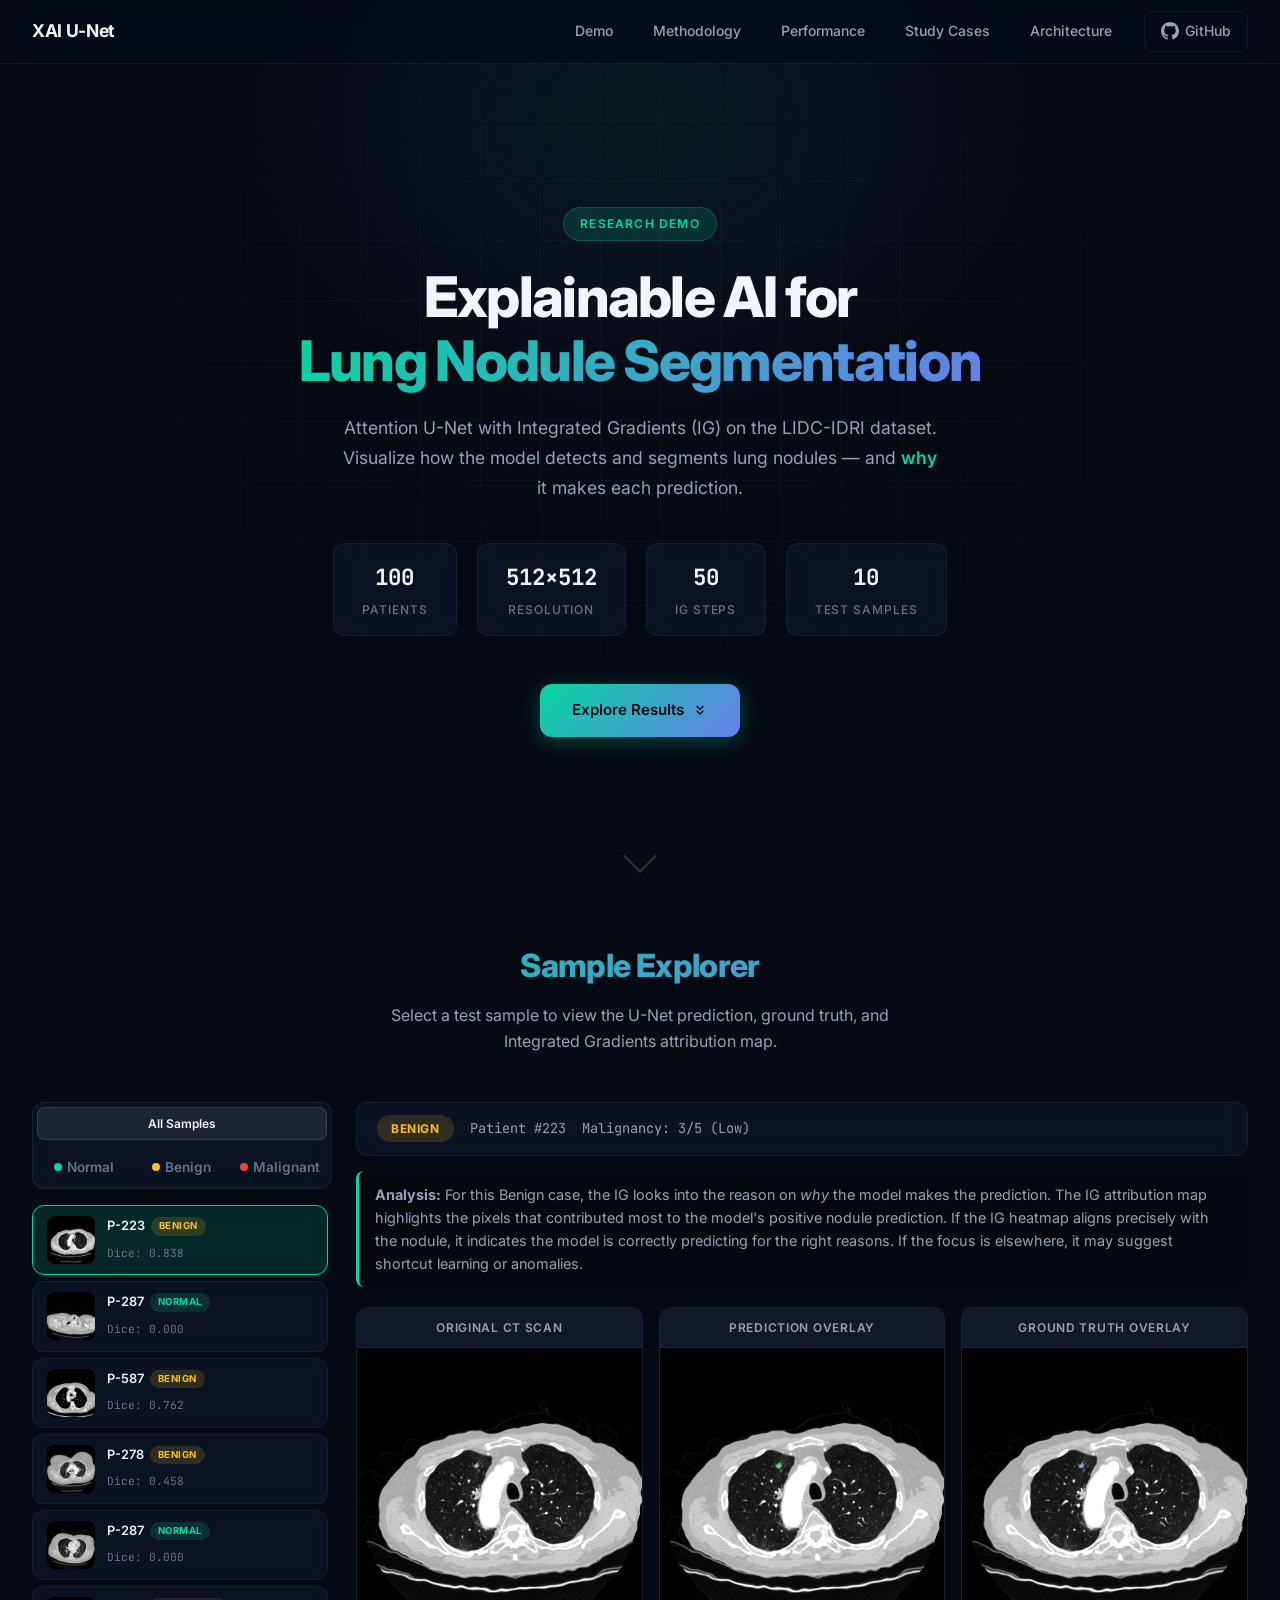
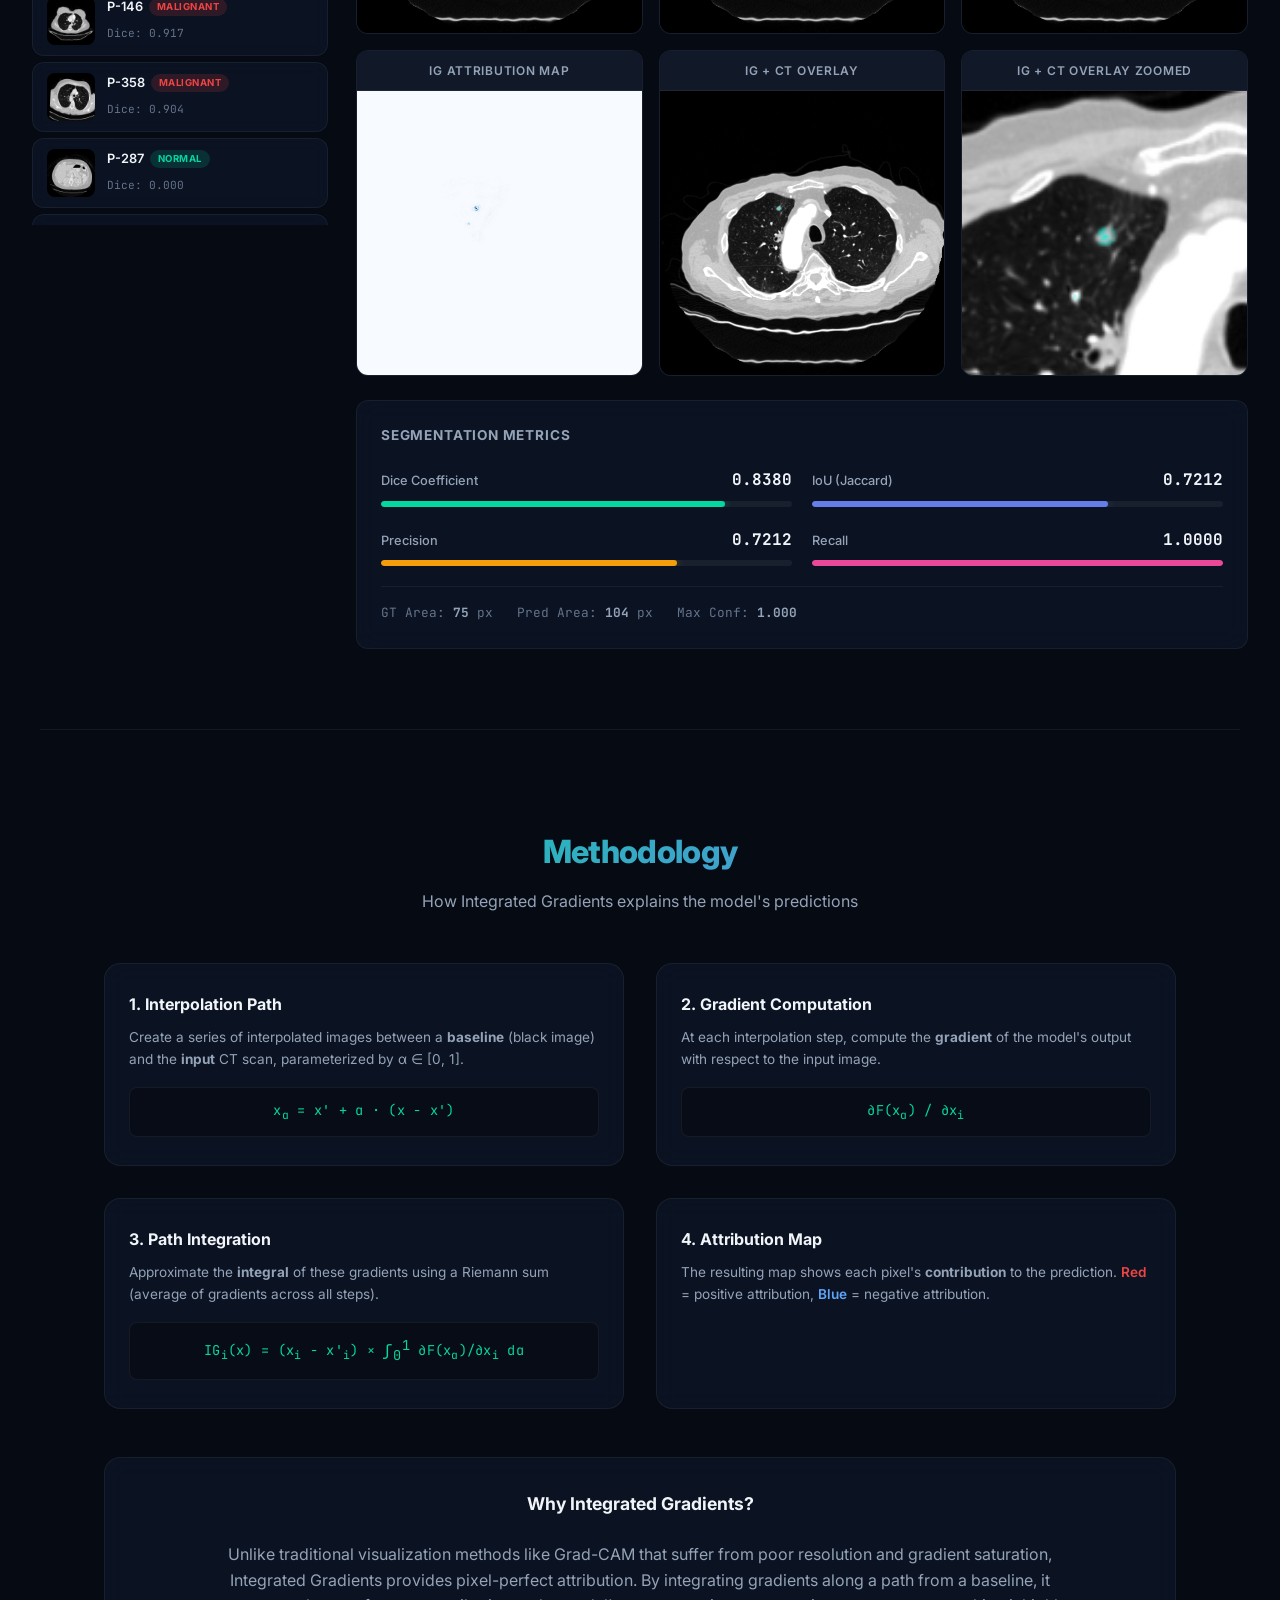
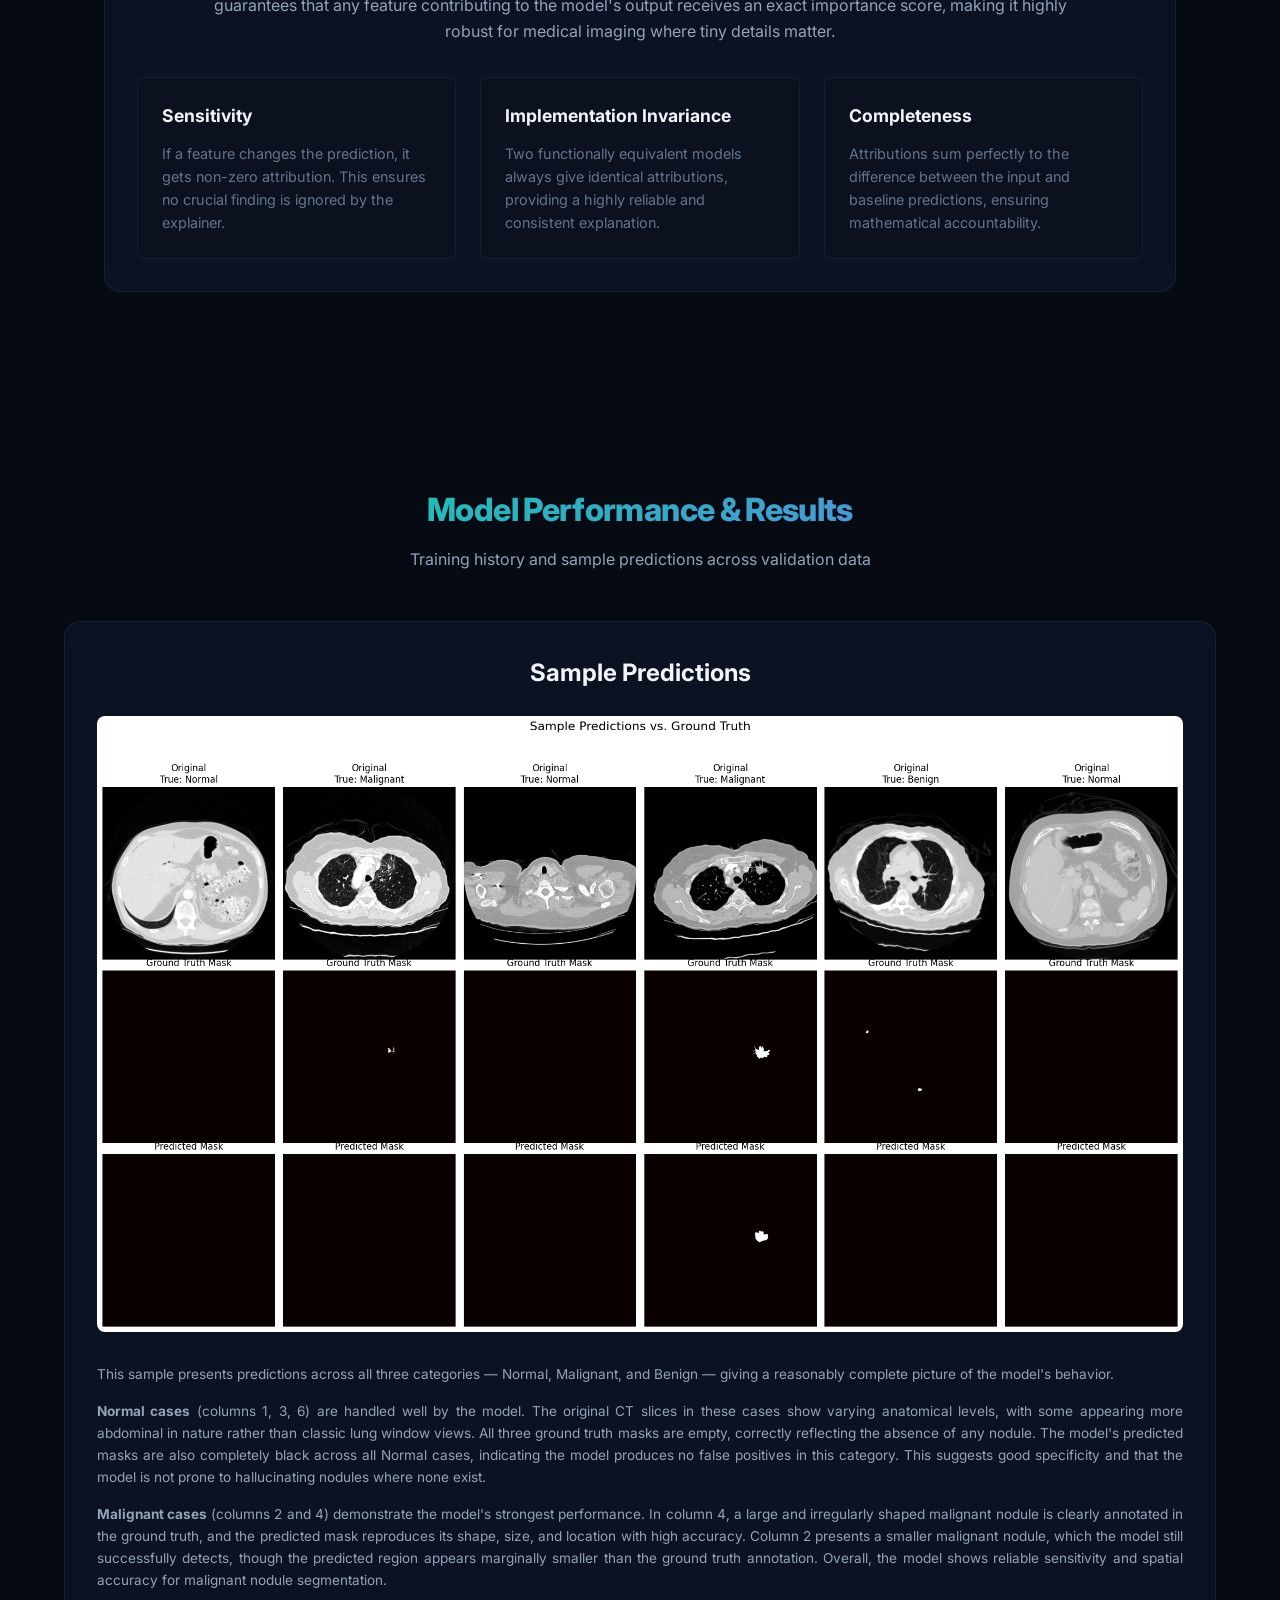
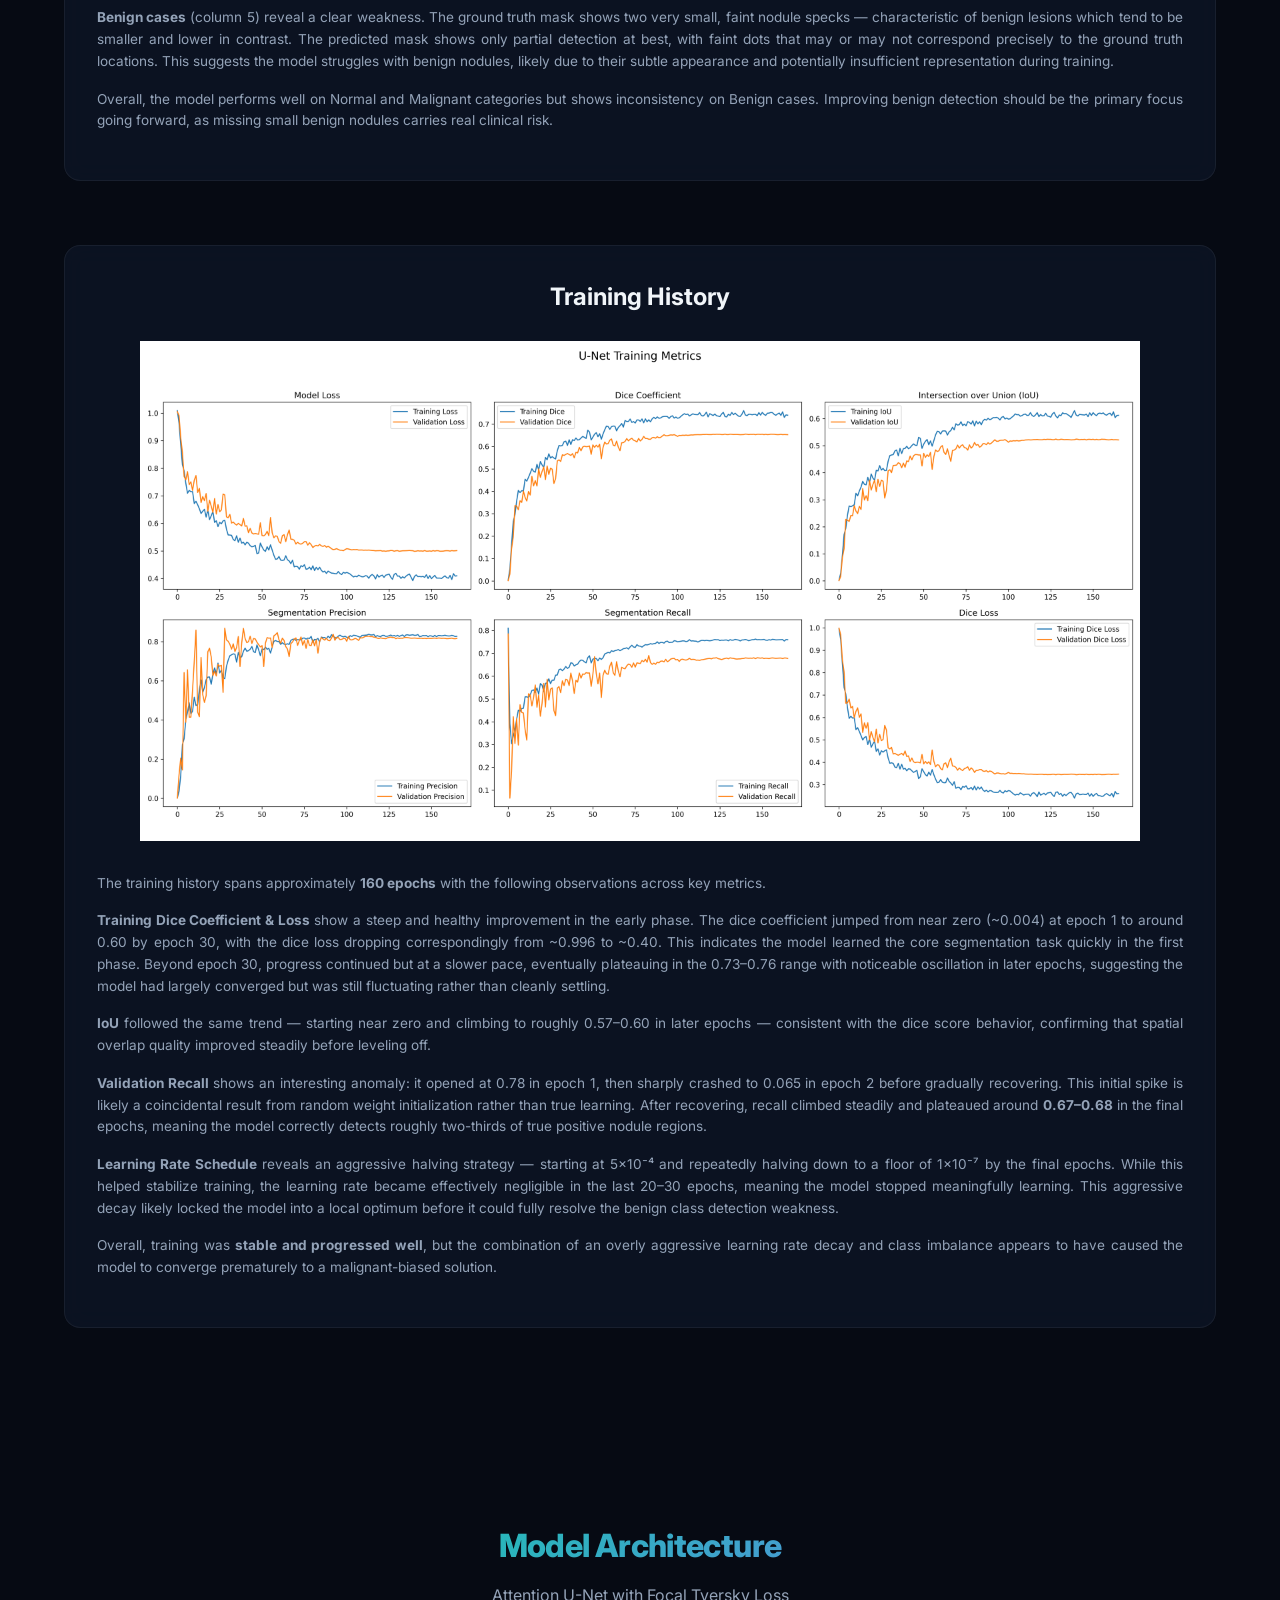
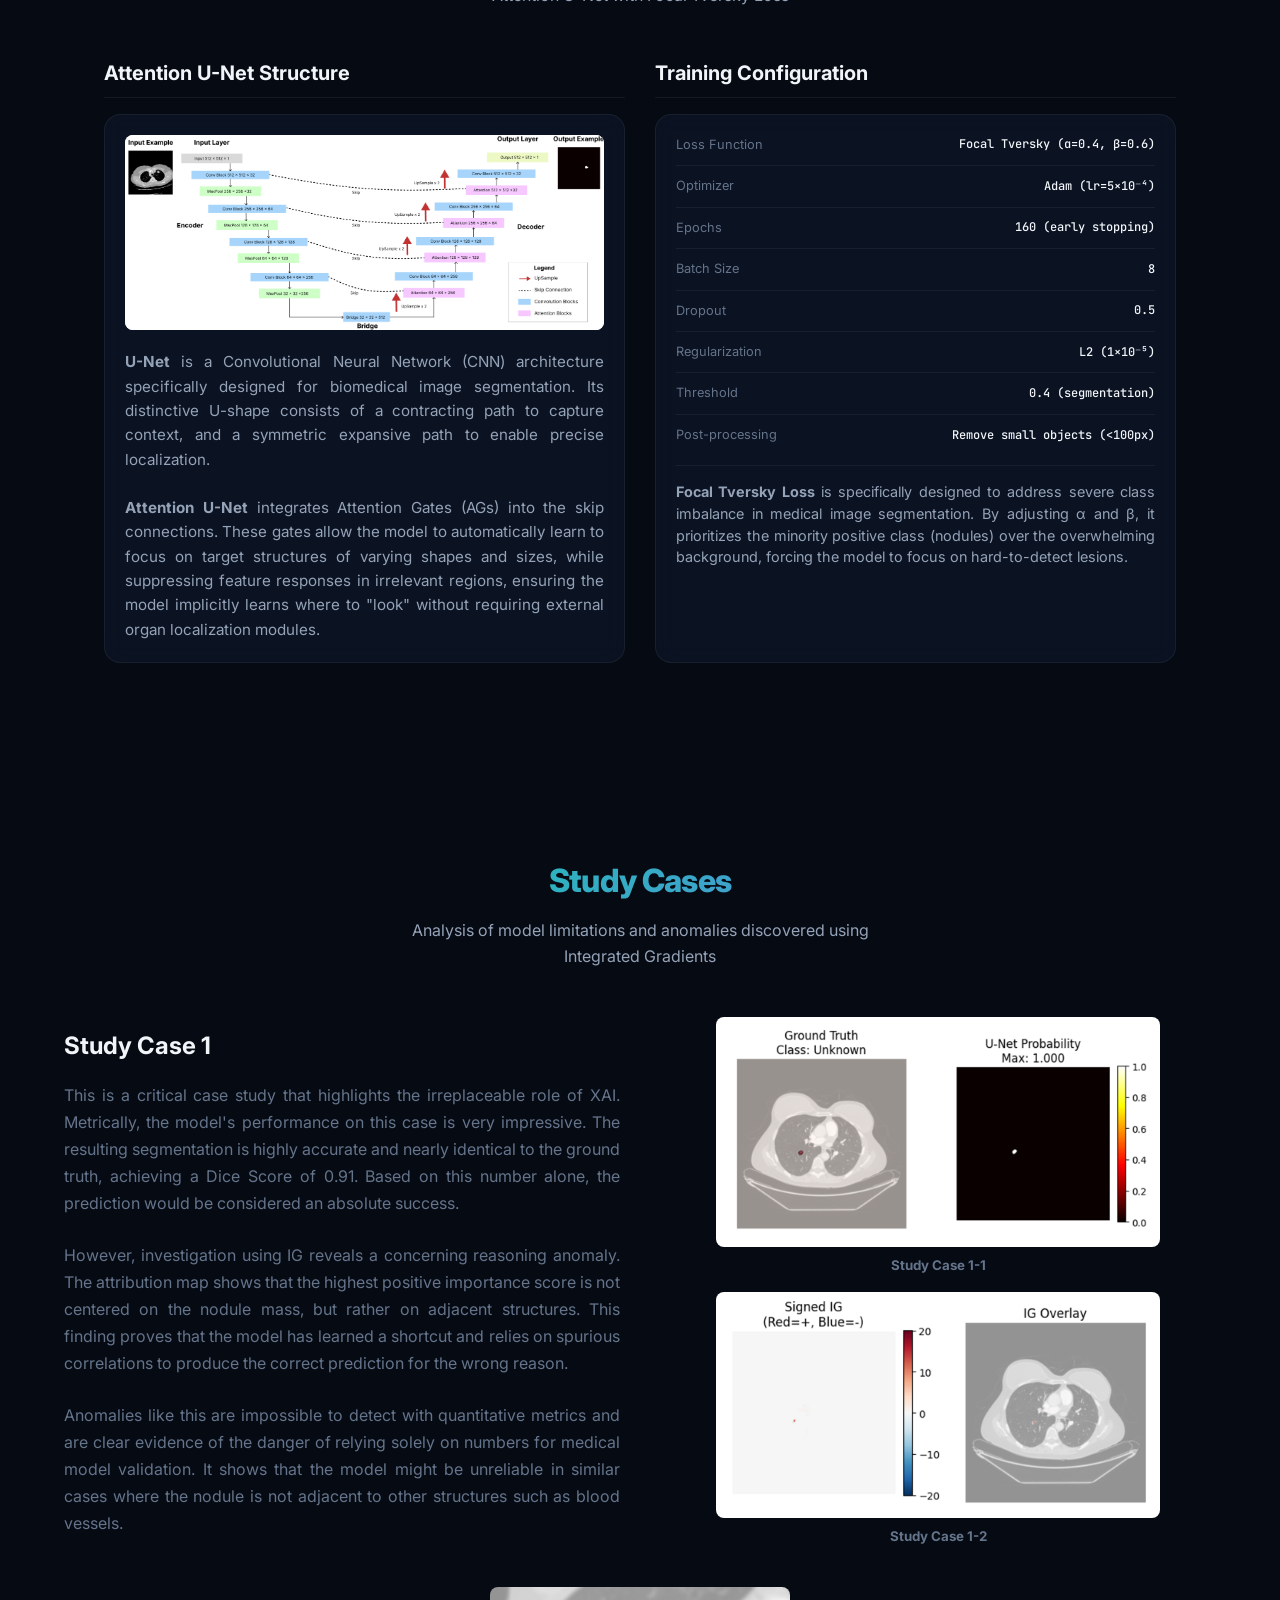
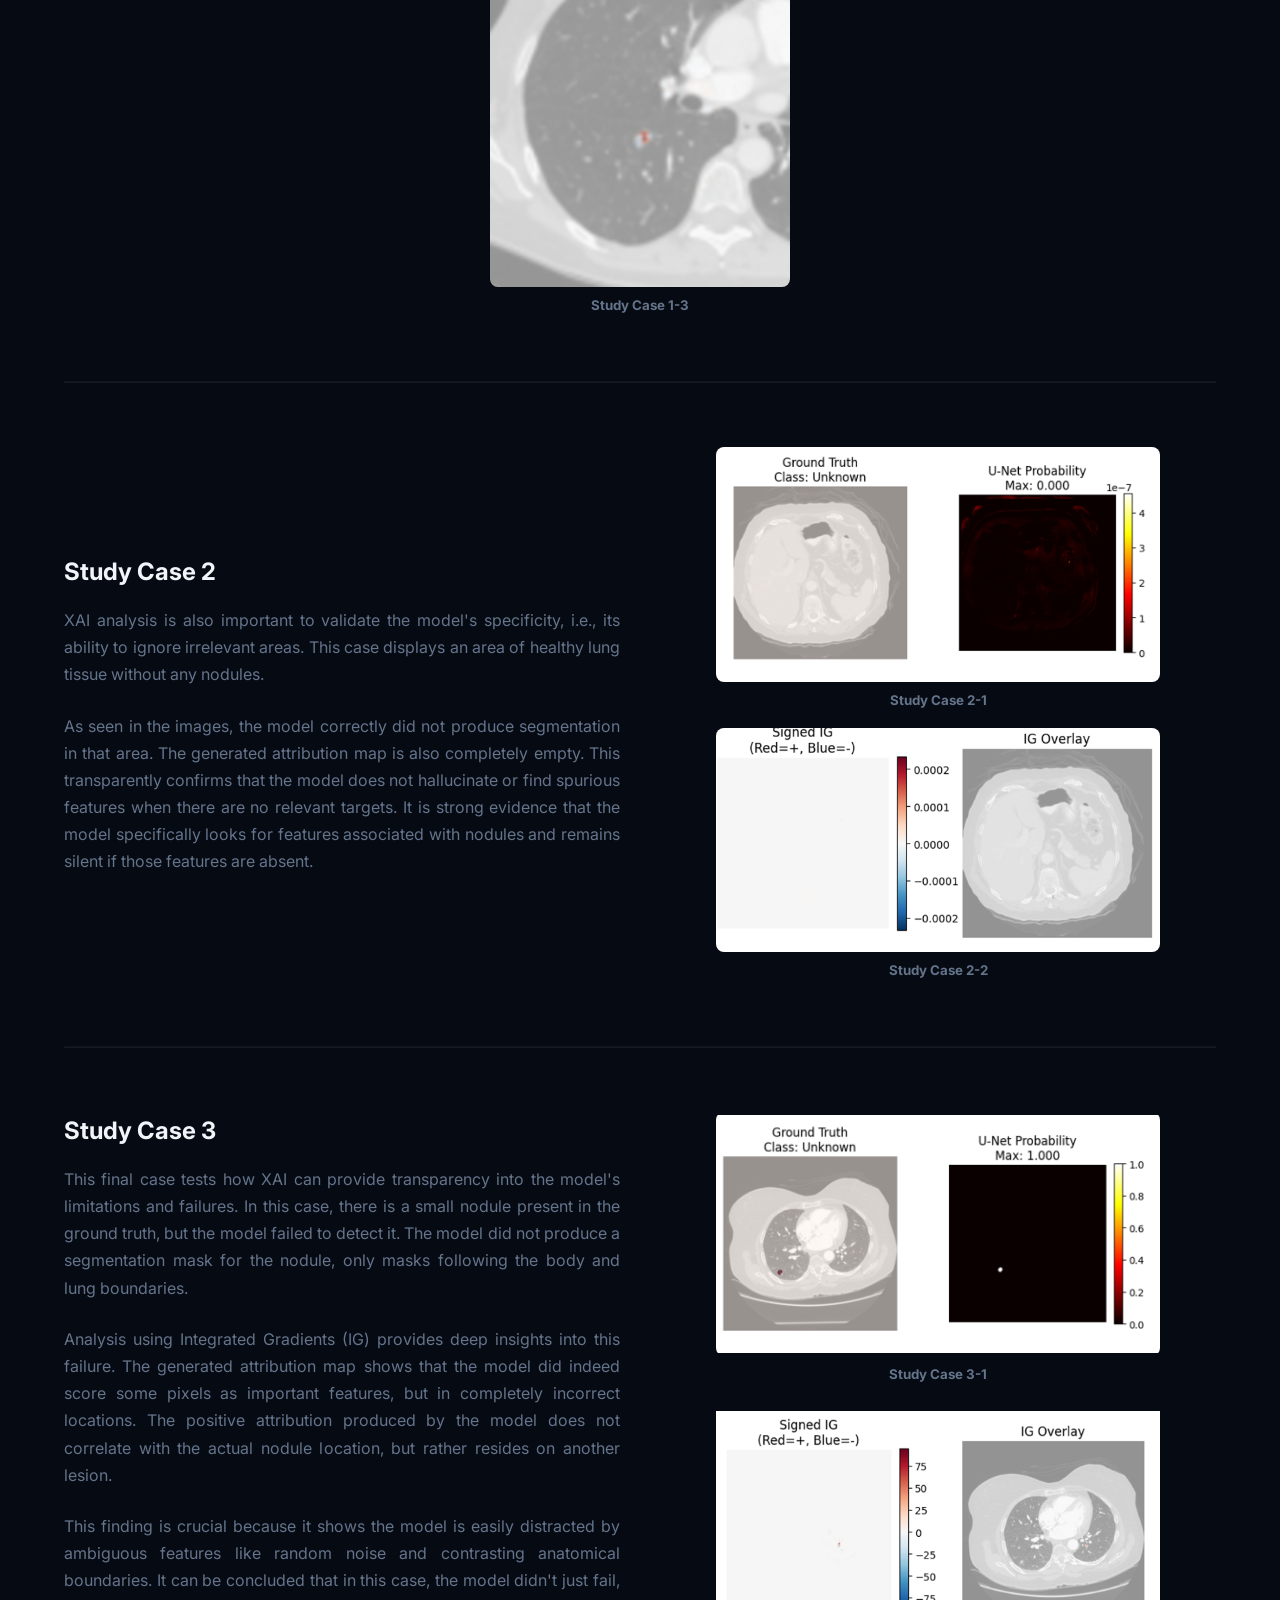
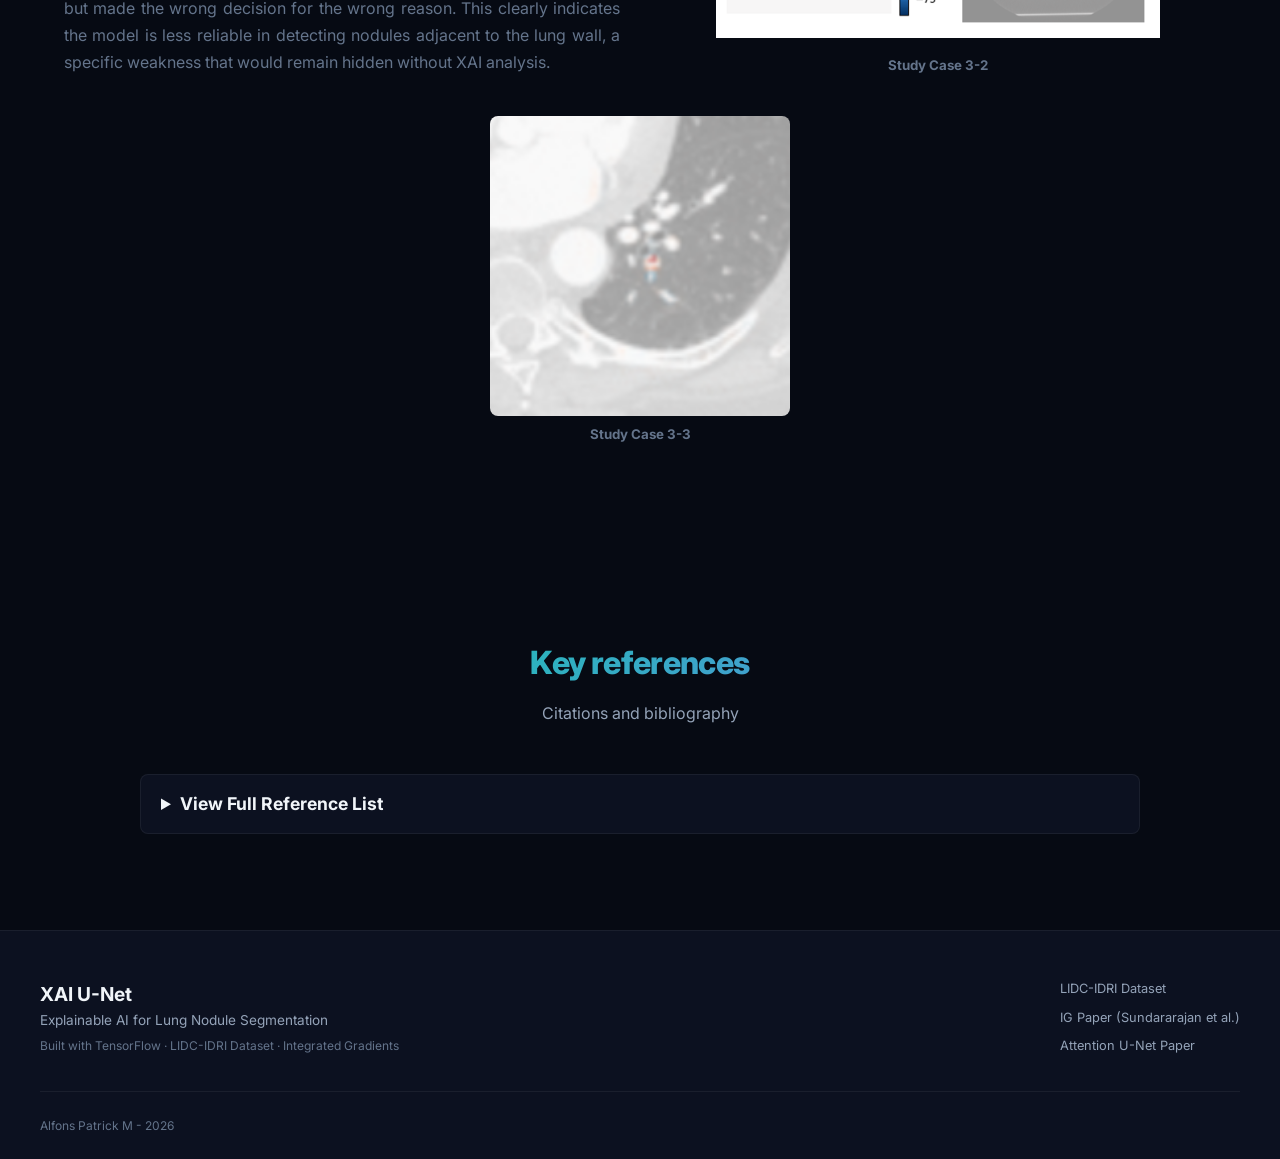
==== commit 07be0088: "Update navbar links and GitHub URL" ====
--- a/demo/index.html
+++ b/demo/index.html
@@ -37,8 +37,10 @@
             <div class="nav-links">
                 <a href="#explorer" class="nav-link">Demo</a>
                 <a href="#methodology" class="nav-link">Methodology</a>
+                <a href="#performance" class="nav-link">Performance</a>
+                <a href="#issues" class="nav-link">Study Cases</a>
                 <a href="#architecture" class="nav-link">Architecture</a>
-                <a href="https://github.com" target="_blank" rel="noopener" class="nav-link nav-link-github">
+                <a href="https://github.com/AlfonsPatrick/XAI_U-Net" target="_blank" rel="noopener" class="nav-link nav-link-github">
                     <svg width="18" height="18" viewBox="0 0 24 24" fill="currentColor"><path d="M12 0c-6.626 0-12 5.373-12 12 0 5.302 3.438 9.8 8.207 11.387.599.111.793-.261.793-.577v-2.234c-3.338.726-4.033-1.416-4.033-1.416-.546-1.387-1.333-1.756-1.333-1.756-1.089-.745.083-.729.083-.729 1.205.084 1.839 1.237 1.839 1.237 1.07 1.834 2.807 1.304 3.492.997.107-.775.418-1.305.762-1.604-2.665-.305-5.467-1.334-5.467-5.931 0-1.311.469-2.381 1.236-3.221-.124-.303-.535-1.524.117-3.176 0 0 1.008-.322 3.301 1.23.957-.266 1.983-.399 3.003-.404 1.02.005 2.047.138 3.006.404 2.291-1.552 3.297-1.23 3.297-1.23.653 1.653.242 2.874.118 3.176.77.84 1.235 1.911 1.235 3.221 0 4.609-2.807 5.624-5.479 5.921.43.372.823 1.102.823 2.222v3.293c0 .319.192.694.801.576 4.765-1.589 8.199-6.086 8.199-11.386 0-6.627-5.373-12-12-12z"/></svg>
                     GitHub
                 </a>
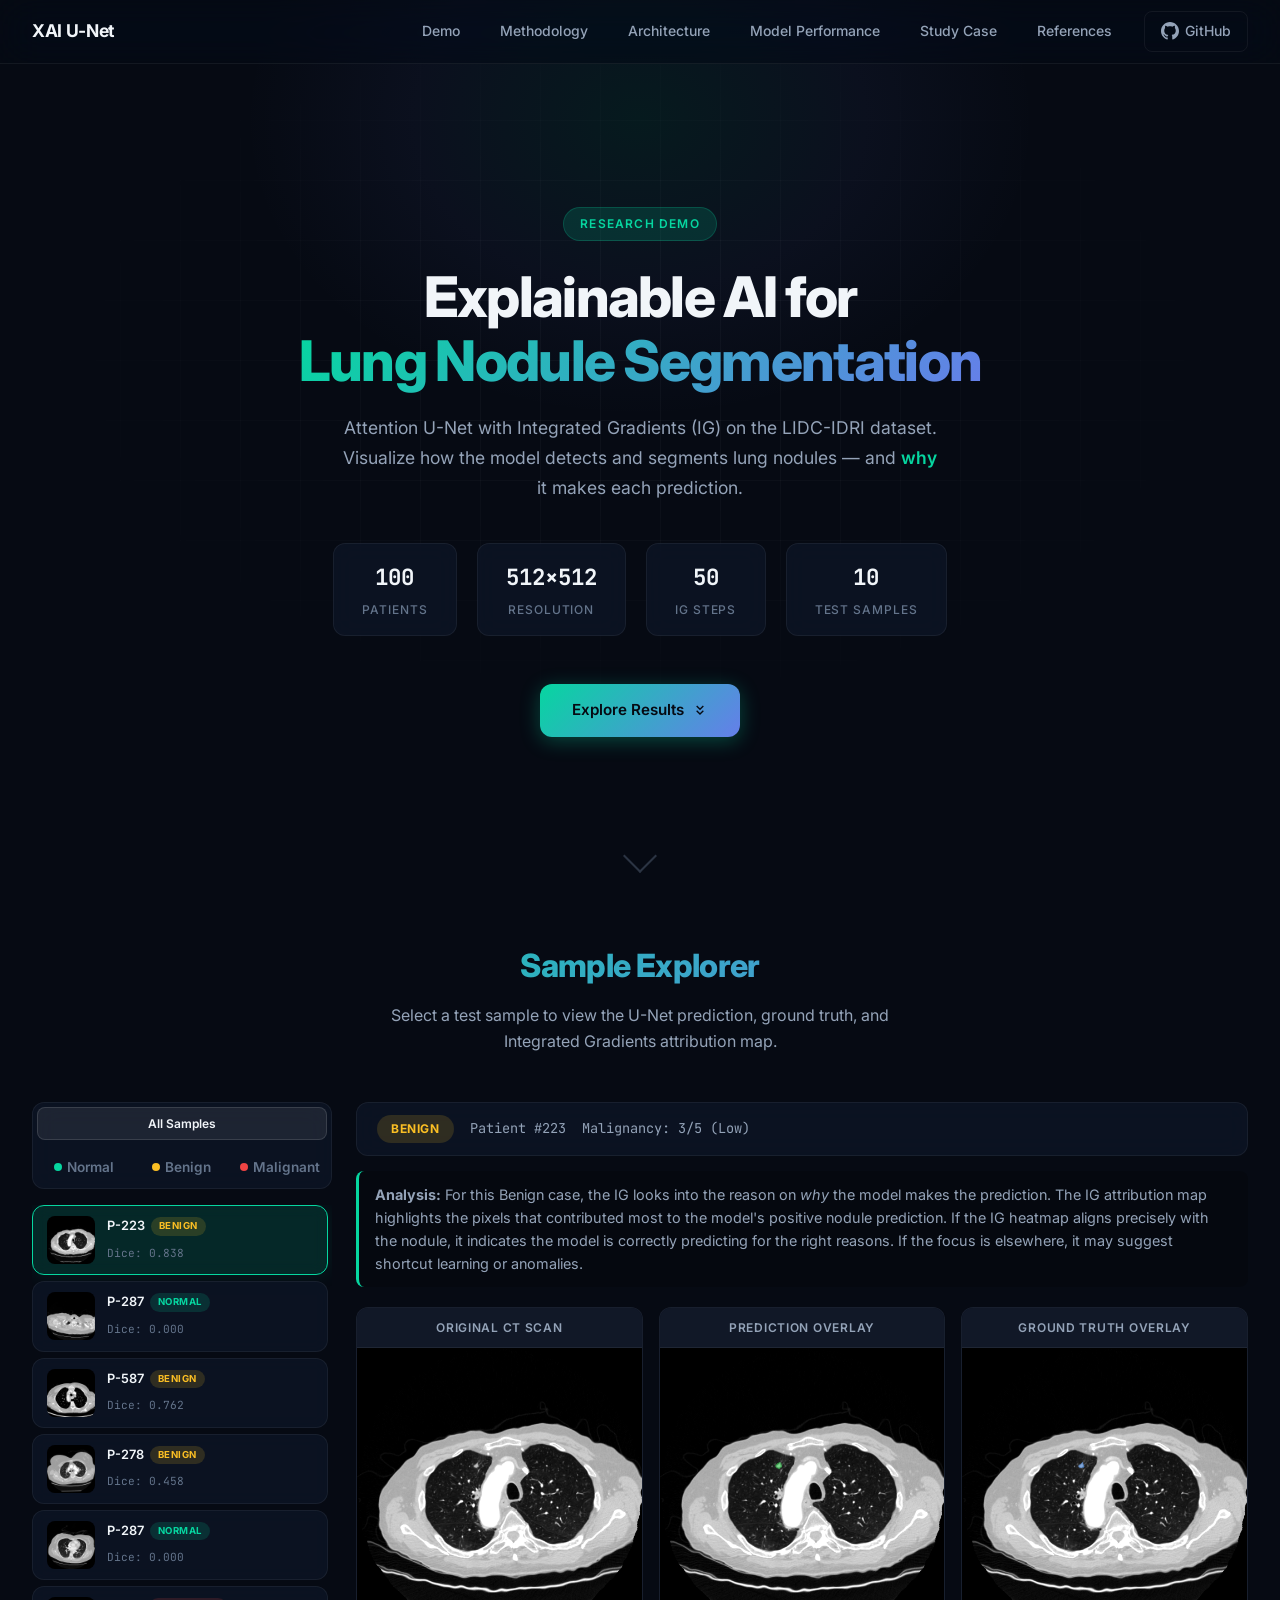
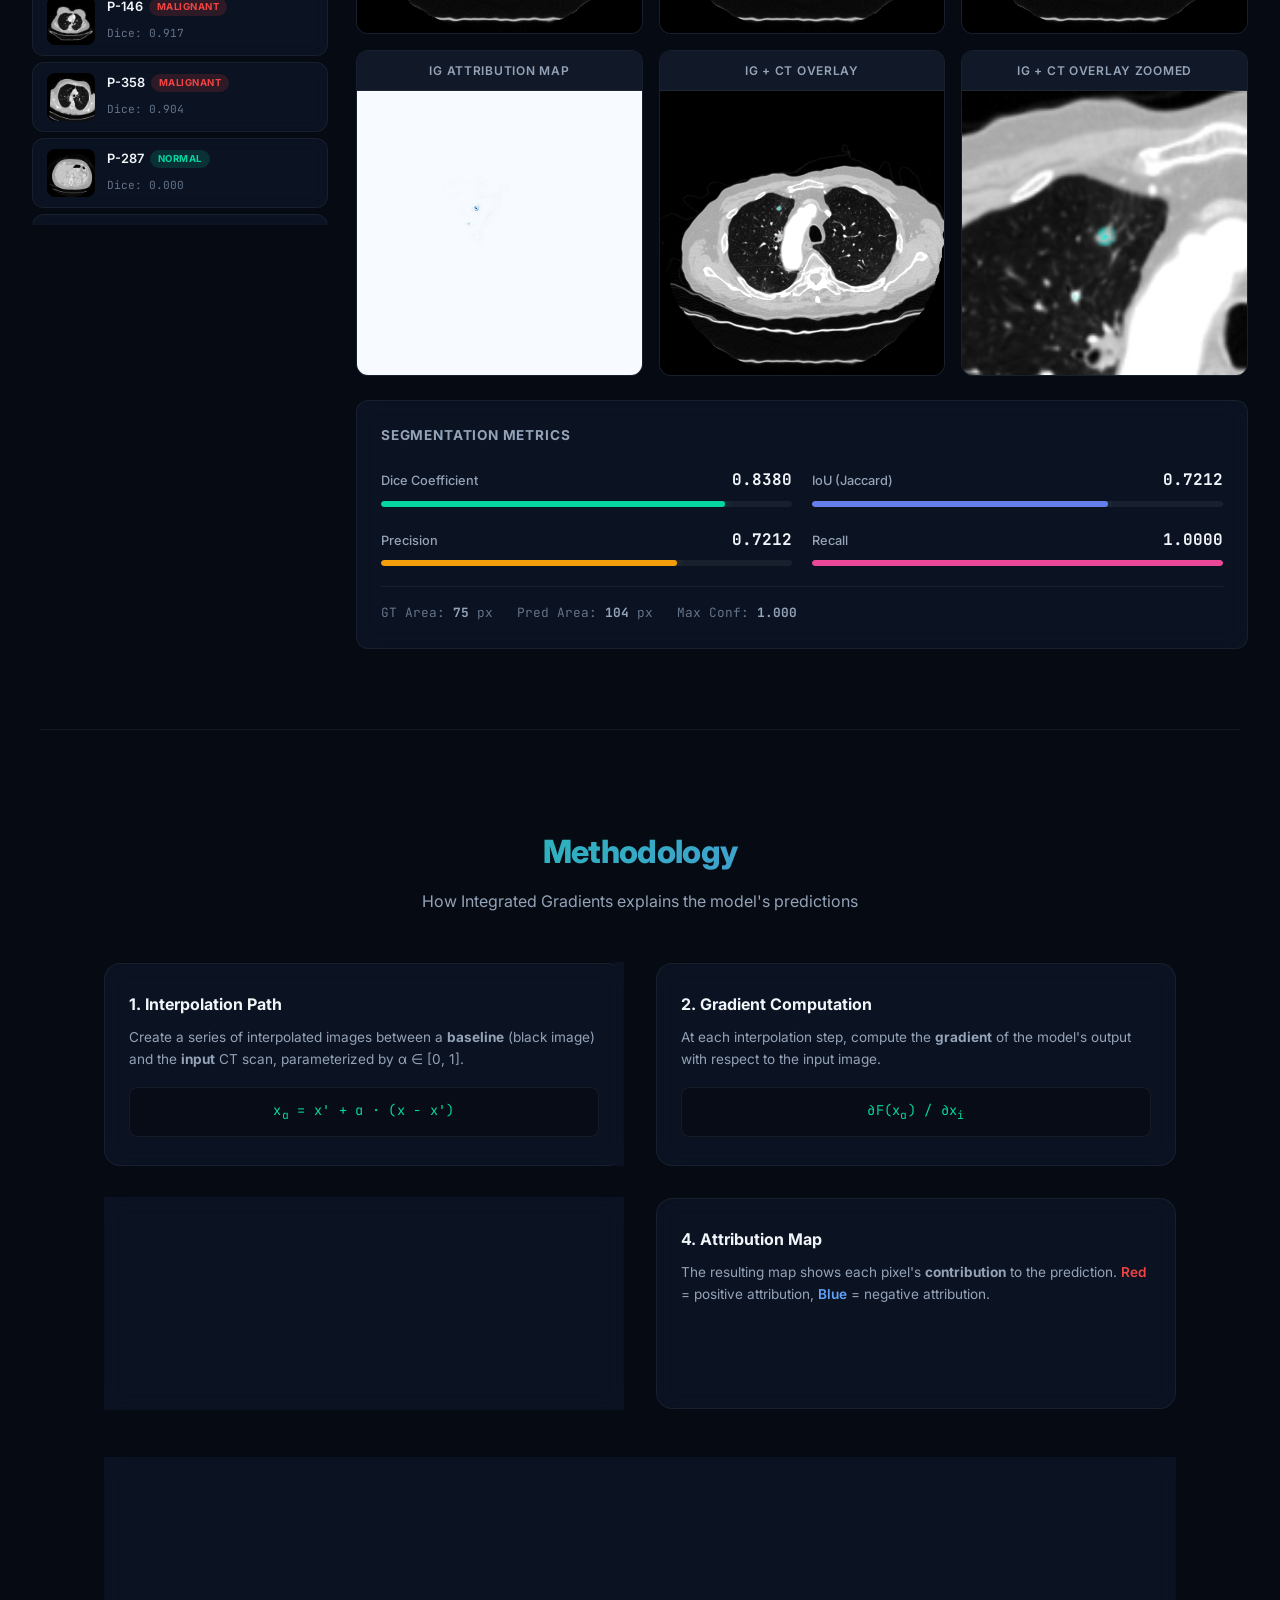
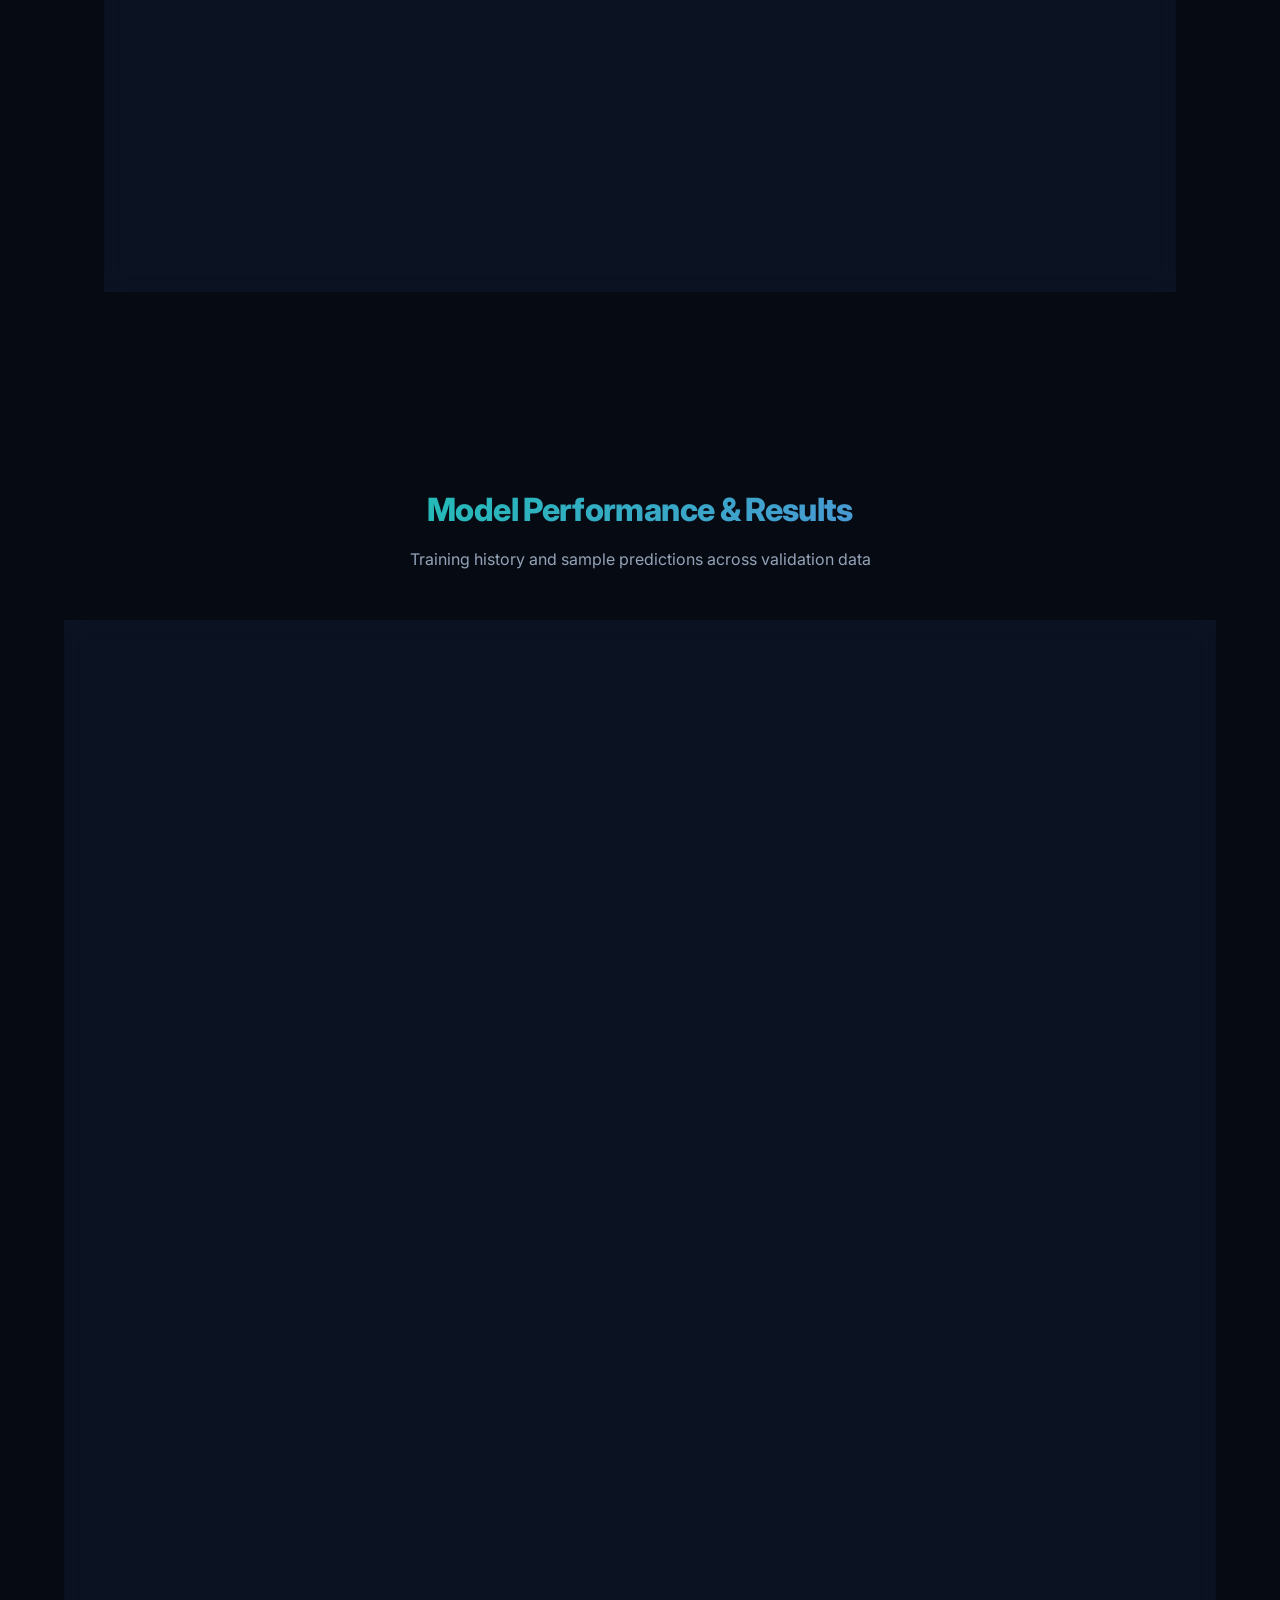
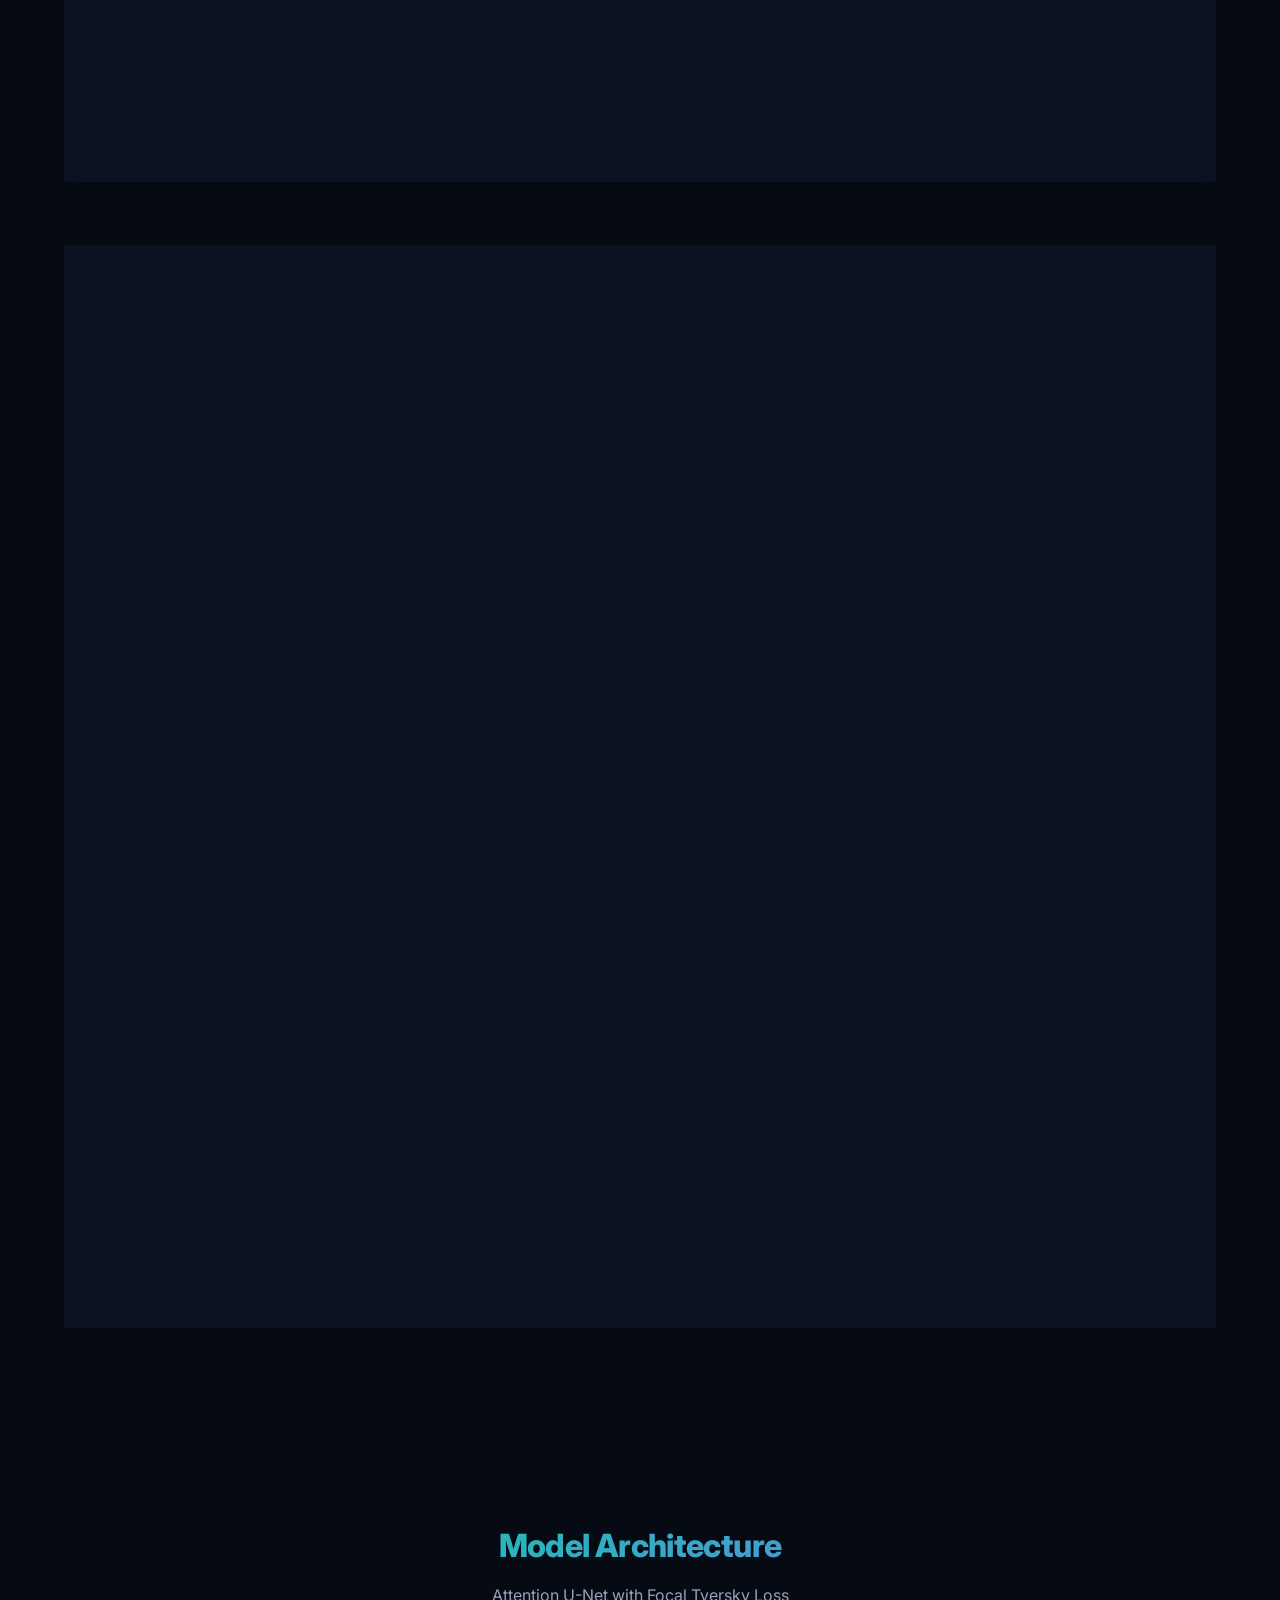
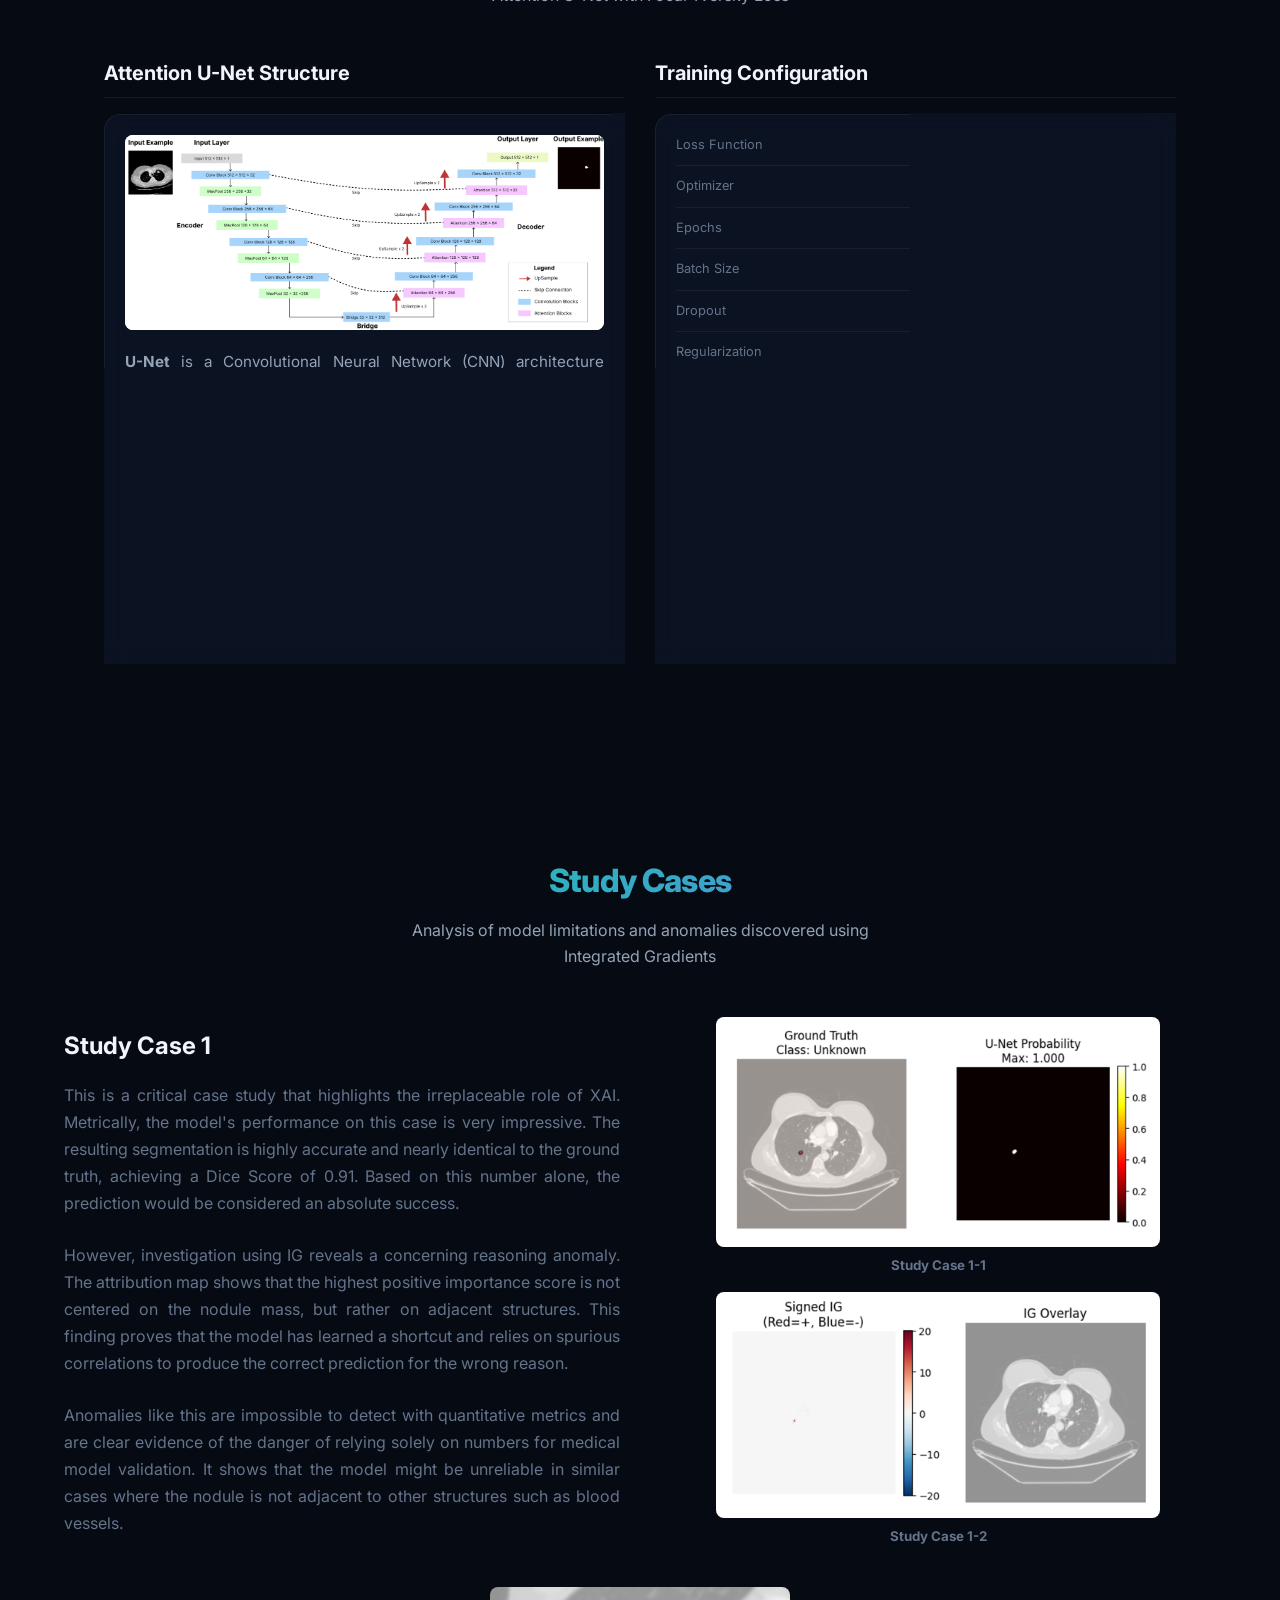
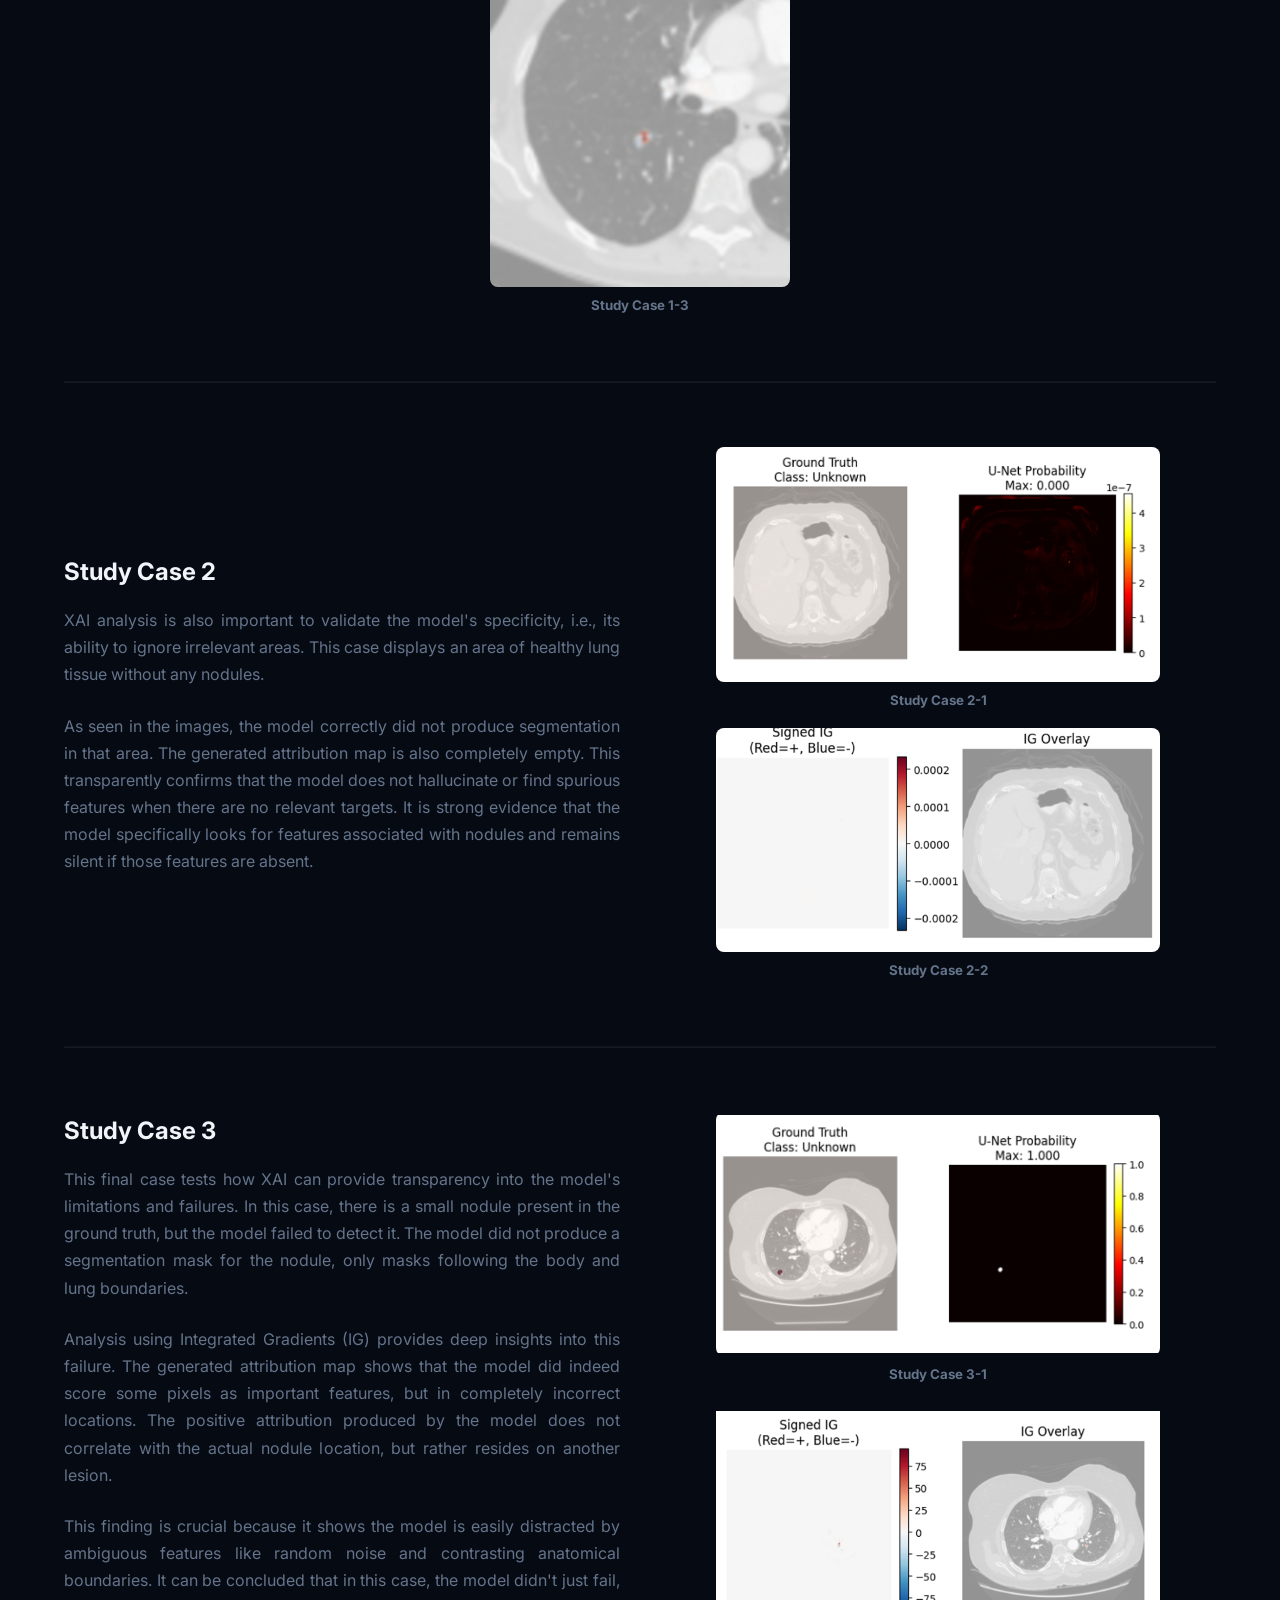
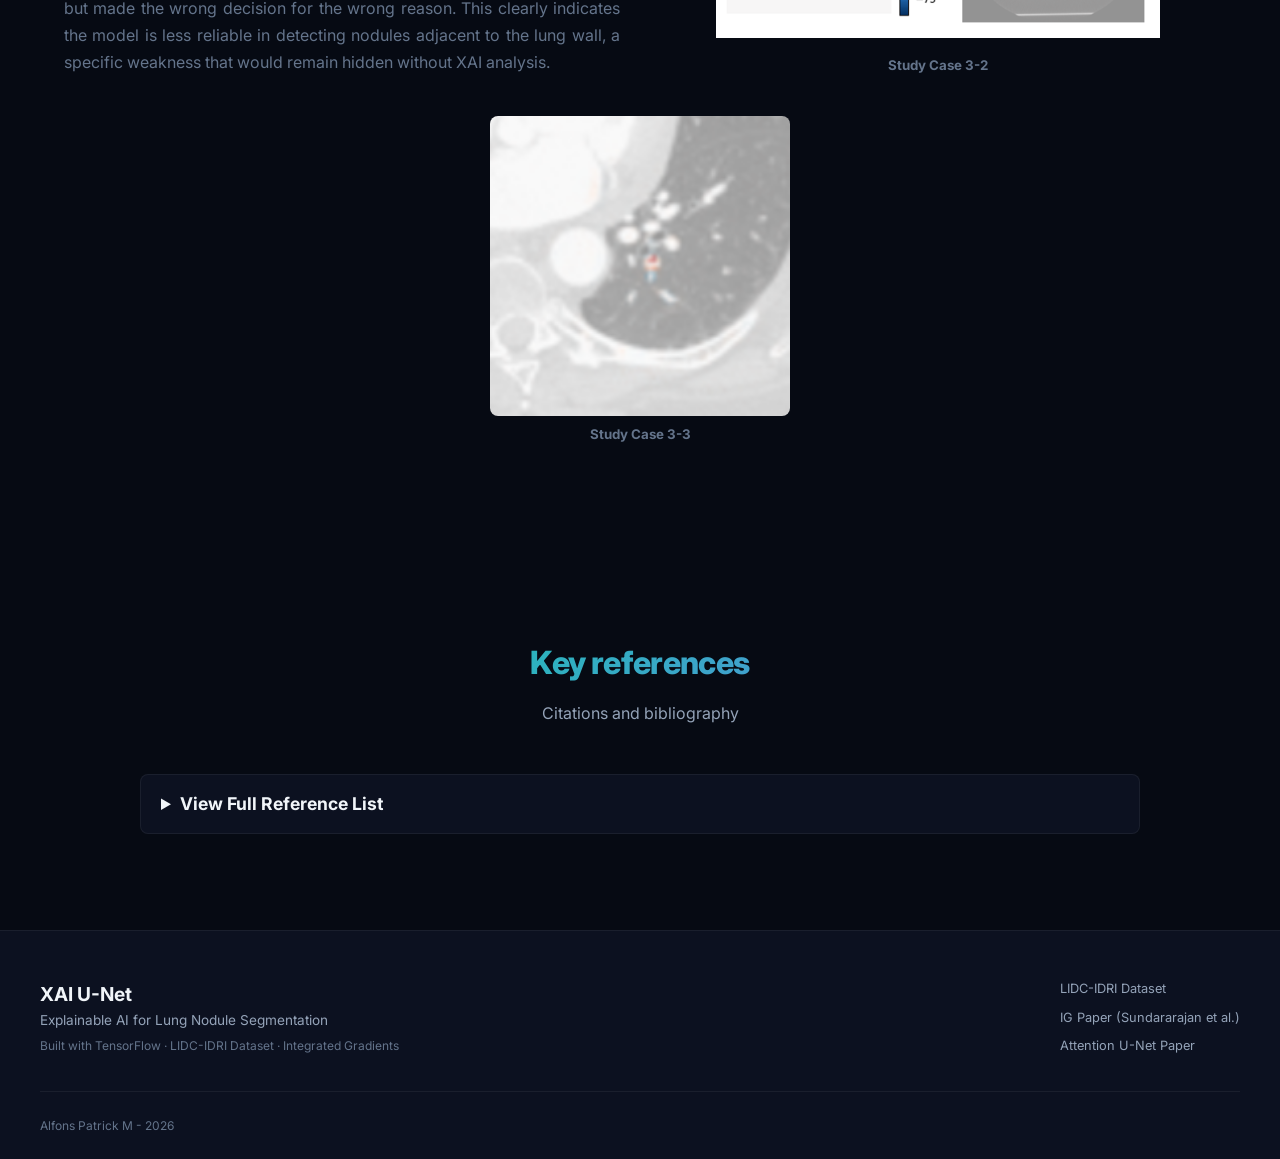
==== commit 357f56f4: "Reorder navbar links" ====
--- a/demo/index.html
+++ b/demo/index.html
@@ -37,9 +37,10 @@
             <div class="nav-links">
                 <a href="#explorer" class="nav-link">Demo</a>
                 <a href="#methodology" class="nav-link">Methodology</a>
-                <a href="#performance" class="nav-link">Performance</a>
-                <a href="#issues" class="nav-link">Study Cases</a>
                 <a href="#architecture" class="nav-link">Architecture</a>
+                <a href="#performance" class="nav-link">Model Performance</a>
+                <a href="#issues" class="nav-link">Study Case</a>
+                <a href="#references" class="nav-link">References</a>
                 <a href="https://github.com/AlfonsPatrick/XAI_U-Net" target="_blank" rel="noopener" class="nav-link nav-link-github">
                     <svg width="18" height="18" viewBox="0 0 24 24" fill="currentColor"><path d="M12 0c-6.626 0-12 5.373-12 12 0 5.302 3.438 9.8 8.207 11.387.599.111.793-.261.793-.577v-2.234c-3.338.726-4.033-1.416-4.033-1.416-.546-1.387-1.333-1.756-1.333-1.756-1.089-.745.083-.729.083-.729 1.205.084 1.839 1.237 1.839 1.237 1.07 1.834 2.807 1.304 3.492.997.107-.775.418-1.305.762-1.604-2.665-.305-5.467-1.334-5.467-5.931 0-1.311.469-2.381 1.236-3.221-.124-.303-.535-1.524.117-3.176 0 0 1.008-.322 3.301 1.23.957-.266 1.983-.399 3.003-.404 1.02.005 2.047.138 3.006.404 2.291-1.552 3.297-1.23 3.297-1.23.653 1.653.242 2.874.118 3.176.77.84 1.235 1.911 1.235 3.221 0 4.609-2.807 5.624-5.479 5.921.43.372.823 1.102.823 2.222v3.293c0 .319.192.694.801.576 4.765-1.589 8.199-6.086 8.199-11.386 0-6.627-5.373-12-12-12z"/></svg>
                     GitHub
